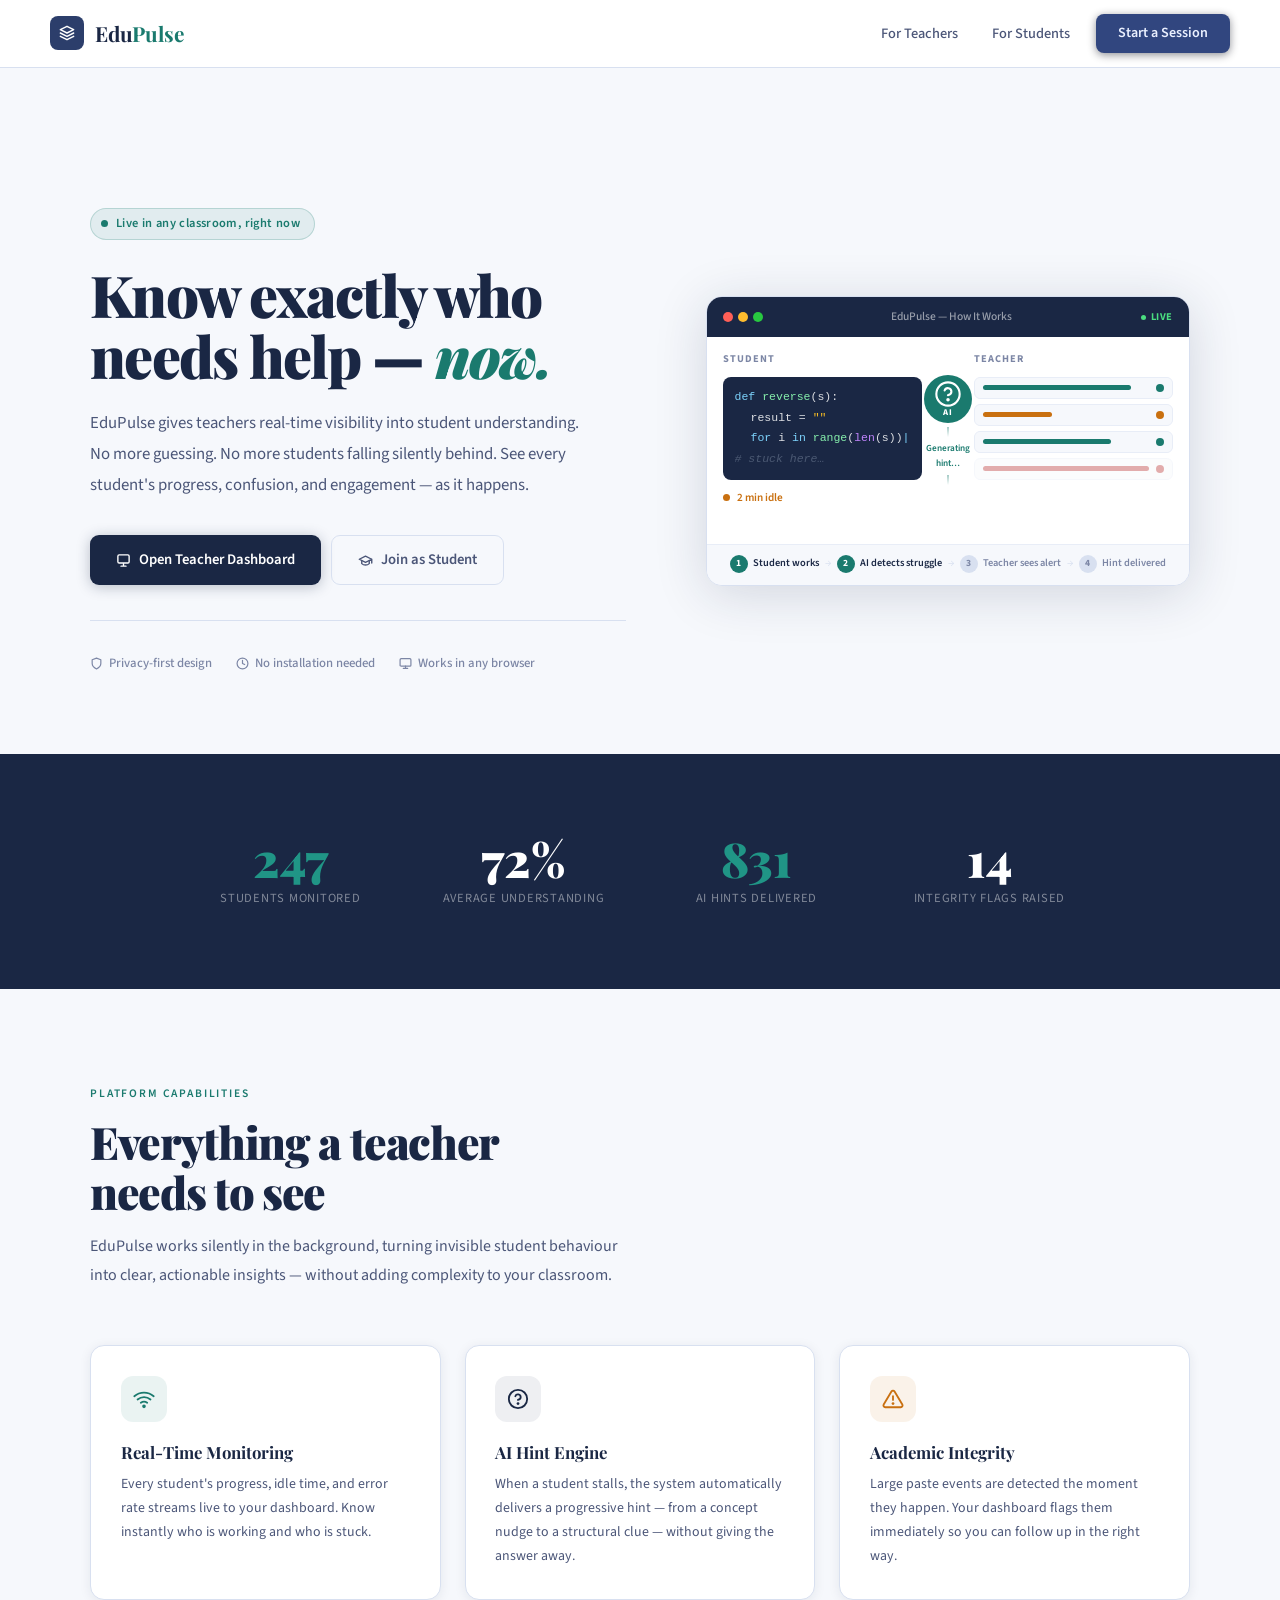
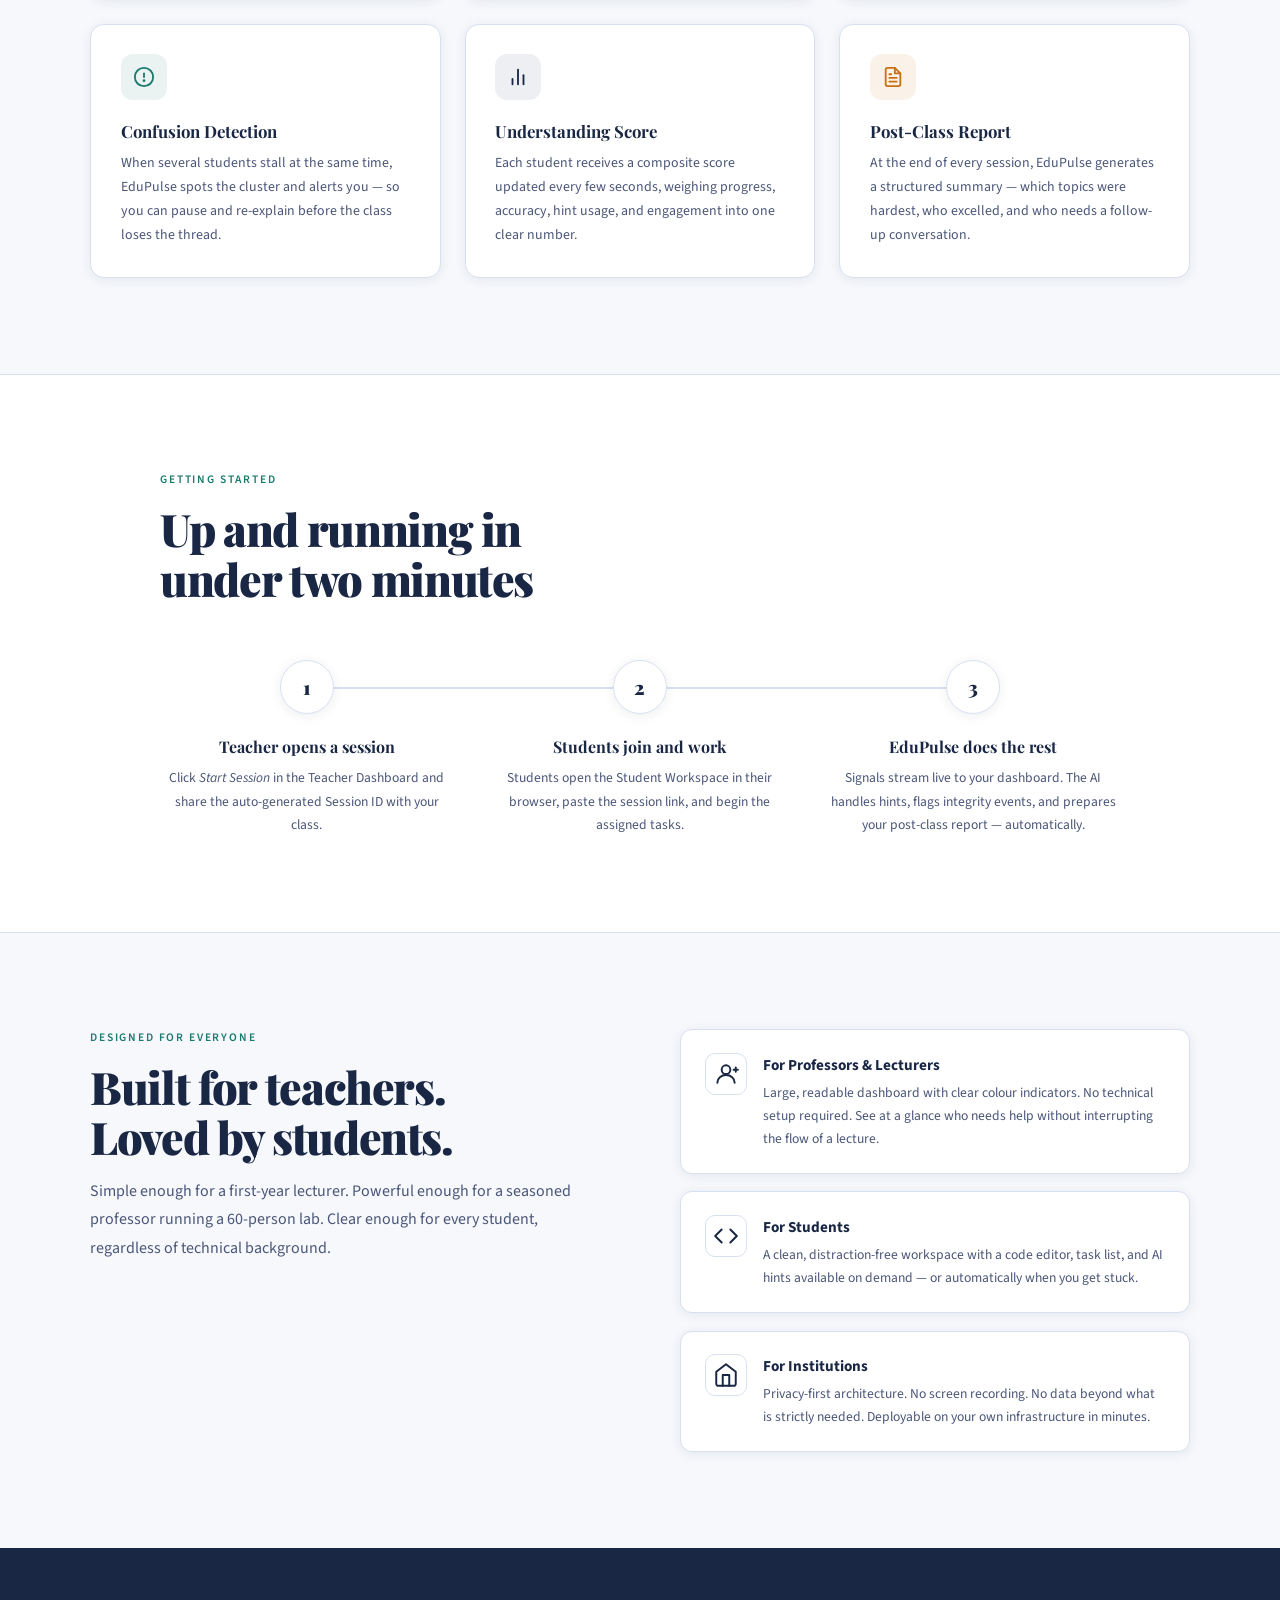
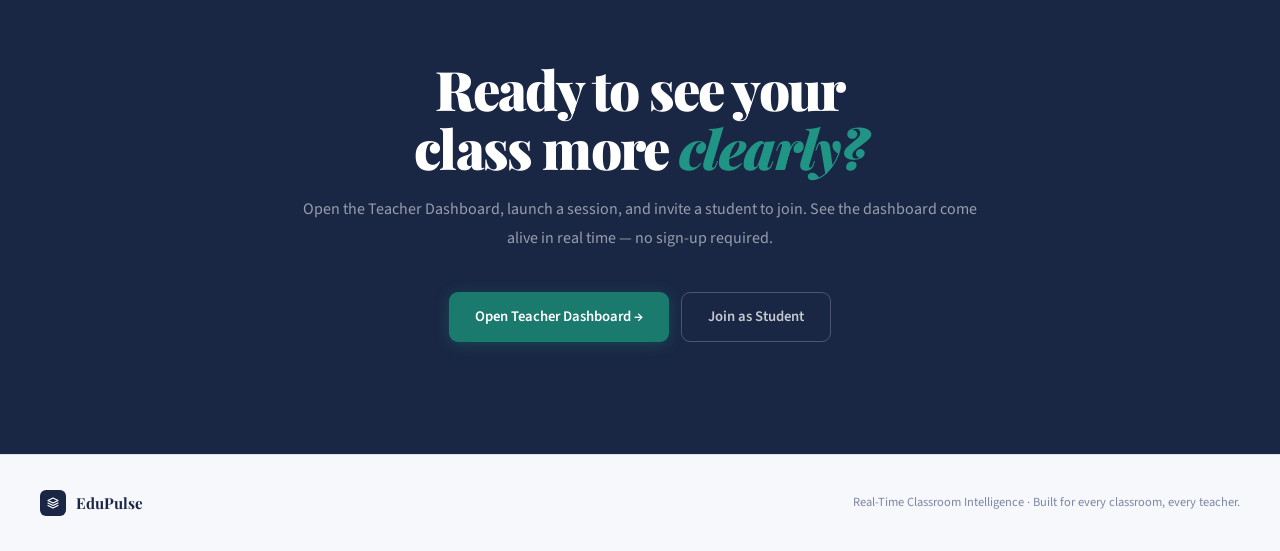
==== frontend/index.html @ 68d977ef "final: update backend and frontend" ====
<!DOCTYPE html>
<html lang="en">
<head>
<meta charset="UTF-8">
<meta name="viewport" content="width=device-width, initial-scale=1.0">
<title>EduPulse — Real-Time Classroom Intelligence</title>
<link href="https://fonts.googleapis.com/css2?family=Playfair+Display:ital,wght@0,700;0,900;1,700&family=Source+Sans+3:wght@300;400;500;600&display=swap" rel="stylesheet">
<style>
:root{
  --cream:#f6f8fc; --ivory:#ffffff; --warm:#eef2fb;
  --navy:#1a2744; --navy-mid:#2c3e6b; --navy-lt:rgba(44,62,107,.09);
  --teal:#1a7a6e; --teal-lt:#209586; --teal-pale:rgba(26,122,110,.1);
  --amber:#c97010; --amber-pale:rgba(201,112,16,.12);
  --red:#b83232; --red-pale:rgba(184,50,50,.1);
  --text:#1a1b2e; --text-mid:#4b5678; --text-dim:#7c86a5;
  --border:#d8e0f0; --border-lt:#e8edf7;
  --shadow:0 2px 12px rgba(26,39,68,.08);
  --shadow-md:0 4px 28px rgba(26,39,68,.12);
  --shadow-lg:0 8px 52px rgba(26,39,68,.16);
}
*{margin:0;padding:0;box-sizing:border-box}
html{scroll-behavior:smooth}
body{font-family:'Source Sans 3',sans-serif;background:var(--cream);color:var(--text);font-size:16px;line-height:1.6;-webkit-font-smoothing:antialiased}

/* NAV */
.nav{position:fixed;top:0;left:0;right:0;z-index:100;background:rgba(255,255,255,.95);backdrop-filter:blur(20px);border-bottom:1px solid var(--border);height:68px;display:flex;align-items:center;padding:0 2.5rem}
.nav-inner{max-width:1180px;width:100%;margin:0 auto;display:flex;align-items:center;justify-content:space-between}
.nav-logo{display:flex;align-items:center;gap:11px;text-decoration:none}
.logo-mark{width:34px;height:34px;background:#2c3e6b;border-radius:8px;display:flex;align-items:center;justify-content:center}
.logo-mark svg{display:block}
.logo-text{font-family:'Playfair Display',serif;font-size:1.3rem;font-weight:700;color:var(--navy);letter-spacing:-.01em}
.logo-text em{color:var(--teal);font-style:normal}
.nav-links{display:flex;align-items:center;gap:2px}
.nav-link{padding:7px 16px;border-radius:8px;font-size:.9rem;font-weight:500;text-decoration:none;transition:all .15s;color:var(--text-mid)}
.nav-link:hover{background:var(--ivory);color:var(--navy)}
.nav-cta{background:#31467f;color:#eaf0ff;padding:8px 22px;border-radius:8px;font-size:.88rem;font-weight:600;text-decoration:none;transition:all .18s;box-shadow:0 2px 8px rgba(2,7,20,.45);margin-left:8px}
.nav-cta:hover{background:#3d5696;transform:translateY(-1px);box-shadow:var(--shadow-md)}

/* HERO */
.hero{padding:140px 2.5rem 80px;max-width:1180px;margin:0 auto;display:grid;grid-template-columns:1.05fr .95fr;gap:5rem;align-items:center}
@media(max-width:880px){.hero{grid-template-columns:1fr;gap:3rem;padding:110px 2rem 60px}}
.hero-badge{display:inline-flex;align-items:center;gap:8px;background:rgba(26,122,110,.09);border:1px solid rgba(26,122,110,.22);border-radius:20px;padding:5px 14px 5px 10px;font-size:.78rem;font-weight:600;color:var(--teal);margin-bottom:1.5rem;letter-spacing:.03em}
.live-dot{width:7px;height:7px;border-radius:50%;background:var(--teal);animation:blink 2s infinite}
@keyframes blink{0%,100%{opacity:1}50%{opacity:.3}}
h1{font-family:'Playfair Display',serif;font-size:clamp(2.6rem,4.5vw,4rem);font-weight:900;line-height:1.06;letter-spacing:-.03em;color:var(--navy);margin-bottom:1.4rem}
h1 em{color:var(--teal);font-style:italic}
.hero-body{font-size:1.05rem;color:var(--text-mid);line-height:1.82;margin-bottom:2.2rem;max-width:500px;font-weight:400}
.hero-btns{display:flex;gap:10px;flex-wrap:wrap}
.btn{padding:12px 26px;border-radius:9px;font-family:'Source Sans 3',sans-serif;font-weight:600;font-size:.92rem;cursor:pointer;border:none;text-decoration:none;transition:all .2s;display:inline-flex;align-items:center;gap:8px}
.btn-navy{background:var(--navy);color:#fff;box-shadow:0 2px 14px rgba(26,39,68,.28)}
.btn-navy:hover{background:var(--navy-mid);transform:translateY(-2px);box-shadow:0 6px 22px rgba(26,39,68,.3)}
.btn-stroke{background:transparent;color:var(--text-mid);border:1.5px solid var(--border)}
.btn-stroke:hover{border-color:var(--navy);color:var(--navy);transform:translateY(-2px)}
.hero-trust{display:flex;gap:1.5rem;margin-top:2.2rem;padding-top:2rem;border-top:1px solid var(--border);flex-wrap:wrap}
.trust-item{display:flex;align-items:center;gap:6px;font-size:.8rem;color:var(--text-dim);font-weight:500}

/* PREVIEW CARD */
.hero-visual{position:relative;animation:riseUp .7s .15s ease both}
@keyframes riseUp{from{opacity:0;transform:translateY(28px)}to{opacity:1;transform:translateY(0)}}
.preview-card{background:var(--ivory);border:1px solid var(--border);border-radius:16px;box-shadow:var(--shadow-lg);overflow:hidden}
.pc-bar{background:var(--navy);padding:14px 18px;display:flex;align-items:center;gap:12px}
.pc-dots{display:flex;gap:6px}
.pc-dot{width:11px;height:11px;border-radius:50%}
.pc-label{font-size:.72rem;color:rgba(255,255,255,.55);font-weight:500;flex:1;text-align:center}
.pc-live{display:flex;align-items:center;gap:5px;font-size:.68rem;color:#4ade80;font-weight:700;letter-spacing:.05em}
.pc-live-dot{width:6px;height:6px;border-radius:50%;background:#4ade80;animation:blink 1.5s infinite}
.pc-body{padding:16px 18px}
.pc-metrics{display:grid;grid-template-columns:repeat(3,1fr);gap:8px;margin-bottom:14px}
.pc-metric{background:var(--cream);border:1px solid var(--border-lt);border-radius:8px;padding:10px 8px;text-align:center}
.pc-val{font-family:'Playfair Display',serif;font-size:1.45rem;font-weight:700;line-height:1}
.pc-lbl{font-size:.6rem;color:var(--text-dim);margin-top:3px;text-transform:uppercase;letter-spacing:.06em}
.pc-rows{display:flex;flex-direction:column;gap:7px}
.pc-row{display:flex;align-items:center;gap:9px;padding:8px 10px;border-radius:8px;background:var(--cream);border:1px solid var(--border-lt)}
.pc-av{width:28px;height:28px;border-radius:7px;display:flex;align-items:center;justify-content:center;font-size:.62rem;font-weight:700;flex-shrink:0}
.pc-name{font-size:.74rem;font-weight:600;color:var(--text);width:66px}
.pc-track{flex:1;height:5px;background:var(--border);border-radius:3px;overflow:hidden}
.pc-fill{height:100%;border-radius:3px;transition:width 1.5s ease}
.pc-pill{font-size:.6rem;font-weight:700;padding:2px 8px;border-radius:20px;white-space:nowrap}

/* STATS */
.stats{background:var(--navy);padding:5rem 2.5rem}
.stats-inner{max-width:900px;margin:0 auto;display:grid;grid-template-columns:repeat(4,1fr);gap:2rem;text-align:center}
@media(max-width:680px){.stats-inner{grid-template-columns:repeat(2,1fr)}}
.stat-n{font-family:'Playfair Display',serif;font-size:3rem;font-weight:900;line-height:1}
.stat-n.teal{color:var(--teal-lt)}
.stat-n.white{color:#fff}
.stat-l{font-size:.78rem;color:rgba(255,255,255,.45);margin-top:7px;letter-spacing:.06em;text-transform:uppercase}

/* FEATURES */
.features{padding:6rem 2.5rem;max-width:1180px;margin:0 auto}
.sec-tag{font-size:.72rem;font-weight:600;letter-spacing:.16em;text-transform:uppercase;color:var(--teal);margin-bottom:.9rem}
.sec-title{font-family:'Playfair Display',serif;font-size:clamp(1.9rem,3.5vw,2.9rem);font-weight:900;color:var(--navy);line-height:1.12;letter-spacing:-.03em;margin-bottom:.9rem}
.sec-sub{font-size:1rem;color:var(--text-mid);max-width:540px;line-height:1.78;margin-bottom:3.5rem;font-weight:400}
.feat-grid{display:grid;grid-template-columns:repeat(3,1fr);gap:1.5rem}
@media(max-width:860px){.feat-grid{grid-template-columns:1fr 1fr}}
@media(max-width:560px){.feat-grid{grid-template-columns:1fr}}
.feat-card{background:var(--ivory);border:1px solid var(--border);border-radius:14px;padding:1.85rem;transition:all .22s;box-shadow:var(--shadow)}
.feat-card:hover{transform:translateY(-4px);box-shadow:var(--shadow-md);border-color:rgba(26,122,110,.2)}
.feat-icon{width:46px;height:46px;border-radius:12px;display:flex;align-items:center;justify-content:center;font-size:1.35rem;margin-bottom:1.1rem}
.fi-teal{background:rgba(26,122,110,.09)}
.fi-navy{background:rgba(26,39,68,.07)}
.fi-amber{background:rgba(201,112,16,.09)}
.feat-name{font-family:'Playfair Display',serif;font-size:1.05rem;font-weight:700;color:var(--navy);margin-bottom:.45rem}
.feat-desc{font-size:.87rem;color:var(--text-mid);line-height:1.72;font-weight:400}

/* HOW */
.how{background:var(--ivory);border-top:1px solid var(--border);border-bottom:1px solid var(--border);padding:6rem 2.5rem}
.how-inner{max-width:960px;margin:0 auto}
.steps{display:grid;grid-template-columns:repeat(3,1fr);gap:2.5rem;margin-top:3.5rem;position:relative}
@media(max-width:700px){.steps{grid-template-columns:1fr;gap:1.5rem}}
.steps::before{content:'';position:absolute;top:27px;left:calc(16.7% + 12px);right:calc(16.7% + 12px);height:1.5px;background:var(--border);z-index:0}
@media(max-width:700px){.steps::before{display:none}}
.step{text-align:center;z-index:1;position:relative}
.step-ring{width:54px;height:54px;border-radius:50%;background:var(--ivory);border:1.5px solid var(--border);display:flex;align-items:center;justify-content:center;margin:0 auto 1.2rem;box-shadow:var(--shadow)}
.step-num{font-family:'Playfair Display',serif;font-size:1.2rem;font-weight:900;color:var(--navy)}
.step-name{font-family:'Playfair Display',serif;font-size:1rem;font-weight:700;color:var(--navy);margin-bottom:.45rem}
.step-desc{font-size:.85rem;color:var(--text-mid);line-height:1.72;font-weight:400}

/* FOR WHOM */
.for-whom{padding:6rem 2.5rem;max-width:1180px;margin:0 auto;display:grid;grid-template-columns:1fr 1fr;gap:5rem;align-items:start}
@media(max-width:820px){.for-whom{grid-template-columns:1fr;gap:3rem}}
.persona-stack{display:flex;flex-direction:column;gap:1.1rem}
.persona-card{background:var(--ivory);border:1px solid var(--border);border-radius:12px;padding:1.4rem 1.5rem;display:flex;gap:1rem;transition:all .2s;box-shadow:var(--shadow)}
.persona-card:hover{box-shadow:var(--shadow-md);transform:translateY(-2px)}
.p-icon{width:42px;height:42px;flex-shrink:0;display:flex;align-items:center;justify-content:center;background:var(--ivory);border:1px solid var(--border);border-radius:10px}
.p-title{font-weight:700;color:var(--navy);margin-bottom:.3rem;font-size:.95rem}
.p-desc{font-size:.85rem;color:var(--text-mid);line-height:1.68;font-weight:400}

/* CTA */
.cta{background:var(--navy);padding:7rem 2.5rem}
.cta-inner{max-width:680px;margin:0 auto;text-align:center}
.cta-title{font-family:'Playfair Display',serif;font-size:clamp(2.1rem,4.5vw,3.4rem);font-weight:900;color:#fff;line-height:1.08;letter-spacing:-.03em;margin-bottom:1.1rem}
.cta-title em{color:var(--teal-lt);font-style:italic}
.cta-sub{font-size:1rem;color:rgba(255,255,255,.55);line-height:1.78;margin-bottom:2.5rem;font-weight:400}
.cta-btns{display:flex;gap:12px;justify-content:center;flex-wrap:wrap}
.btn-teal{background:var(--teal);color:#fff;box-shadow:0 2px 14px rgba(26,122,110,.4)}
.btn-teal:hover{background:var(--teal-lt);transform:translateY(-2px);box-shadow:0 6px 22px rgba(26,122,110,.4)}
.btn-wghost{background:transparent;color:rgba(255,255,255,.75);border:1.5px solid rgba(255,255,255,.22)}
.btn-wghost:hover{border-color:rgba(255,255,255,.55);color:#fff;transform:translateY(-2px)}

footer{background:var(--cream);border-top:1px solid var(--border);padding:2.2rem 2.5rem;display:flex;align-items:center;justify-content:space-between;flex-wrap:wrap;gap:1rem}
.footer-brand{display:flex;align-items:center;gap:10px}
.footer-logo-mark{width:26px;height:26px;background:var(--navy);border-radius:6px;display:flex;align-items:center;justify-content:center}
.footer-name{font-family:'Playfair Display',serif;font-weight:700;color:var(--navy);font-size:.95rem}
.footer-text{font-size:.78rem;color:var(--text-dim)}

@keyframes fadeUp{from{opacity:0;transform:translateY(20px)}to{opacity:1;transform:translateY(0)}}
.hero-content{animation:fadeUp .5s ease both}

/* SHOWCASE */
.showcase{position:relative;background:var(--ivory);border:1px solid var(--border);border-radius:16px;box-shadow:var(--shadow-lg);overflow:hidden;min-height:340px}
.sc-card{position:absolute;inset:0;padding:1.6rem 1.75rem 3rem;opacity:0;transform:translateY(14px);transition:all .45s cubic-bezier(.4,0,.2,1);pointer-events:none}
.sc-card.sc-active{opacity:1;transform:translateY(0);pointer-events:auto}
.sc-label{font-size:.72rem;font-weight:700;letter-spacing:.1em;text-transform:uppercase;color:var(--teal);margin-bottom:1.1rem}
.sc-metric-big{font-family:'Playfair Display',serif;font-size:3.2rem;font-weight:900;line-height:1;margin-bottom:.3rem}
.sc-sub{font-size:.72rem;color:var(--text-dim);margin-bottom:1.1rem;letter-spacing:.04em}
.sc-rows{display:flex;flex-direction:column;gap:7px}
.sc-row{display:flex;align-items:center;gap:9px;padding:7px 9px;border-radius:7px;background:var(--cream);border:1px solid var(--border-lt)}
.sc-av{width:26px;height:26px;border-radius:6px;display:flex;align-items:center;justify-content:center;font-size:.6rem;font-weight:700;flex-shrink:0}
.sc-name{font-size:.73rem;font-weight:600;color:var(--text);width:60px}
.sc-track{flex:1;height:5px;background:var(--border);border-radius:3px;overflow:hidden}
.sc-fill{height:100%;border-radius:3px}
.sc-pill{font-size:.6rem;font-weight:700;padding:2px 8px;border-radius:20px;white-space:nowrap}
.sc-pill-teal{background:rgba(26,122,110,.09);color:var(--teal)}
.sc-pill-amber{background:rgba(201,112,16,.09);color:var(--amber)}
.sc-hint-box{background:var(--teal-pale);border:1px solid rgba(26,122,110,.18);border-radius:10px;padding:1rem 1.1rem;margin-bottom:.9rem}
.sc-hint-tag{font-size:.68rem;font-weight:700;color:var(--teal);text-transform:uppercase;letter-spacing:.08em;margin-bottom:.55rem}
.sc-hint-text{font-size:.84rem;color:var(--text);line-height:1.72;font-style:italic}
.sc-hint-meta{font-size:.72rem;color:var(--text-dim)}
.sc-alert-box{display:flex;gap:12px;align-items:flex-start;background:rgba(201,112,16,.07);border:1px solid rgba(201,112,16,.22);border-radius:10px;padding:1rem 1.1rem;margin-bottom:.9rem}
.sc-alert-title{font-size:.88rem;font-weight:700;color:var(--amber);margin-bottom:.2rem}
.sc-alert-sub{font-size:.75rem;color:var(--text-mid)}
.sc-stuck-grid{display:flex;flex-wrap:wrap;gap:6px}
.sc-stuck-name{font-size:.72rem;font-weight:600;background:rgba(201,112,16,.09);color:var(--amber);padding:3px 10px;border-radius:20px}
.sc-report-grid{display:grid;grid-template-columns:repeat(4,1fr);gap:8px;margin-bottom:.9rem}
.sc-rstat{background:var(--cream);border:1px solid var(--border-lt);border-radius:8px;padding:.75rem .5rem;text-align:center}
.sc-rval{font-family:'Playfair Display',serif;font-size:1.5rem;font-weight:900;color:var(--navy);line-height:1}
.sc-rlbl{font-size:.58rem;color:var(--text-dim);margin-top:3px;text-transform:uppercase;letter-spacing:.05em}
.sc-summary{font-size:.8rem;color:var(--text-mid);line-height:1.7;font-style:italic;background:var(--cream);border:1px solid var(--border-lt);border-radius:8px;padding:.75rem .9rem}
.sc-dots{position:absolute;bottom:.9rem;left:50%;transform:translateX(-50%);display:flex;gap:7px}
.sc-dot{width:7px;height:7px;border-radius:50%;background:var(--border);cursor:pointer;transition:all .2s}
.sc-dot-active{background:var(--teal);transform:scale(1.2)}

/* CONCEPT VIS */
.concept-vis{background:var(--ivory);border:1px solid var(--border);border-radius:16px;box-shadow:var(--shadow-lg);overflow:hidden;animation:riseUp .7s .15s ease both}
.cv-bar{background:var(--navy);padding:11px 16px;display:flex;align-items:center;gap:10px}
.cv-bar-dots{display:flex;gap:5px}
.cvd{width:10px;height:10px;border-radius:50%;display:block}
.cv-bar-title{flex:1;font-size:.72rem;color:rgba(255,255,255,.55);text-align:center;font-weight:500}
.cv-live{display:flex;align-items:center;gap:5px;font-size:.65rem;font-weight:700;color:#4ade80;letter-spacing:.06em}
.cv-live-dot{width:5px;height:5px;border-radius:50%;background:#4ade80;animation:blink 1.5s infinite}
.cv-body{display:grid;grid-template-columns:1fr 52px 1fr;gap:0;padding:14px 16px;align-items:start}
.cv-side{display:flex;flex-direction:column;gap:9px}
.cv-side-label{font-size:.65rem;font-weight:700;text-transform:uppercase;letter-spacing:.1em;color:var(--text-dim)}
.cv-editor{background:#1a2744;border-radius:8px;padding:10px 12px;font-family:'Courier New',monospace;font-size:.72rem;line-height:1.8;display:flex;flex-direction:column;gap:0}
.cv-editor-line{color:rgba(255,255,255,.85);white-space:nowrap;overflow:hidden}
.cv-indent{padding-left:16px}
.cv-dim{opacity:.4}
.cv-kw{color:#7dd3fc}.cv-fn{color:#86efac}.cv-str{color:#fbbf24}.cv-num{color:#c084fc}.cv-comment{color:#94a3b8;font-style:italic}
.cv-cursor{animation:blink 1s infinite;color:#7dd3fc}
.cv-signals{display:flex;flex-direction:column;gap:5px}
.cv-signal{display:flex;align-items:center;gap:7px;font-size:.7rem;font-weight:600;opacity:0;transition:opacity .5s}
.cv-signal.show{opacity:1}
.cv-signal-dot{width:7px;height:7px;border-radius:50%;flex-shrink:0}
.cv-signal-idle{color:var(--amber)}.cv-signal-idle .cv-signal-dot{background:var(--amber)}
.cv-signal-error{color:var(--red)}.cv-signal-error .cv-signal-dot{background:var(--red)}
.cv-center{display:flex;flex-direction:column;align-items:center;justify-content:center;padding-top:24px;gap:4px}
.cv-engine{width:48px;height:48px;border-radius:50%;background:var(--teal);display:flex;flex-direction:column;align-items:center;justify-content:center;gap:1px;box-shadow:0 0 0 0 rgba(26,122,110,.4);transition:box-shadow .4s}
.cv-engine.pulse{box-shadow:0 0 0 10px rgba(26,122,110,0)}
.cv-engine-label{font-size:.55rem;font-weight:800;color:#fff;letter-spacing:.08em;line-height:1}
.cv-engine-tag{font-size:.58rem;color:var(--teal);font-weight:600;text-align:center;min-height:14px;transition:opacity .3s}
.cv-flow-line{width:1.5px;height:10px;background:linear-gradient(to bottom,var(--teal),transparent);opacity:.4}
.cv-dash-preview{display:flex;flex-direction:column;gap:5px}
.cv-dash-row{display:flex;align-items:center;gap:7px;background:var(--cream);border-radius:6px;padding:6px 8px;border:1px solid var(--border-lt)}
.cv-dash-bar{height:5px;border-radius:3px;transition:width 1s ease}
.cv-dash-row-green .cv-dash-bar{background:var(--teal)}
.cv-dash-row-amber .cv-dash-bar{background:var(--amber)}
.cv-dash-row-red .cv-dash-bar{background:var(--red)}
.cv-dash-status{width:8px;height:8px;border-radius:50%;flex-shrink:0;margin-left:auto}
.cv-ds-green{background:var(--teal)}.cv-ds-amber{background:var(--amber)}.cv-ds-red{background:var(--red)}
.cv-hint-bubble{display:flex;align-items:center;gap:6px;background:rgba(26,122,110,.08);border:1px solid rgba(26,122,110,.25);border-radius:20px;padding:5px 11px;font-size:.68rem;font-weight:600;color:var(--teal);opacity:0;transition:opacity .5s;width:fit-content}
.cv-hint-bubble.show{opacity:1}
.cv-hint-icon{display:flex}
.cv-footer{display:flex;align-items:center;justify-content:center;gap:4px;padding:10px 16px 12px;border-top:1px solid var(--border-lt);background:var(--cream)}
.cv-step{display:flex;align-items:center;gap:5px;font-size:.65rem;font-weight:600;color:var(--text-dim);transition:color .4s}
.cv-step-num{width:18px;height:18px;border-radius:50%;background:var(--border);color:var(--text-dim);display:flex;align-items:center;justify-content:center;font-size:.6rem;font-weight:700;flex-shrink:0;transition:all .4s}
.cv-step.cv-step-active{color:var(--navy)}
.cv-step.cv-step-active .cv-step-num{background:var(--teal);color:#fff}
.cv-step-arrow{font-size:.65rem;color:var(--border);margin:0 2px}

.join-modal{position:fixed;inset:0;z-index:200;background:rgba(10,14,24,.66);backdrop-filter:blur(6px);display:none;align-items:center;justify-content:center;padding:1.2rem}
.join-modal.show{display:flex}
.join-card{width:100%;max-width:520px;background:var(--ivory);border:1px solid var(--border);border-radius:14px;box-shadow:var(--shadow-lg);padding:1.2rem}
.join-head{font-family:'Playfair Display',serif;font-size:1.35rem;font-weight:900;color:var(--navy);margin-bottom:.25rem}
.join-subtext{font-size:.86rem;color:var(--text-mid);margin-bottom:.9rem}
.join-label{display:block;font-size:.74rem;text-transform:uppercase;letter-spacing:.06em;color:var(--text-dim);font-weight:700;margin-bottom:6px}
.join-input{width:100%;background:var(--cream);border:1px solid var(--border);border-radius:8px;padding:10px 12px;color:var(--text);outline:none}
.join-input:focus{border-color:var(--teal)}
.join-error{display:none;color:var(--red);font-size:.79rem;margin-top:.55rem}
.join-actions{display:flex;justify-content:flex-end;gap:8px;margin-top:1rem}
</style>
</head>
<body>

<nav class="nav">
  <div class="nav-inner">
    <a href="index.html" class="nav-logo">
      <div class="logo-mark">
        <svg width="16" height="16" viewBox="0 0 24 24" fill="none" stroke="#fff" stroke-width="2.2" stroke-linecap="round" stroke-linejoin="round"><path d="M12 2L2 7l10 5 10-5-10-5z"/><path d="M2 17l10 5 10-5"/><path d="M2 12l10 5 10-5"/></svg>
      </div>
      <span class="logo-text">Edu<em>Pulse</em></span>
    </a>
    <div class="nav-links">
      <a class="nav-link" href="teacher.html">For Teachers</a>
      <a class="nav-link" href="student.html">For Students</a>
      <a class="nav-cta" href="teacher.html">Start a Session</a>
    </div>
  </div>
</nav>

<section style="padding-top:68px">
  <div class="hero">
    <div class="hero-content">
      <div class="hero-badge"><div class="live-dot"></div>Live in any classroom, right now</div>
      <h1>Know exactly who<br>needs help — <em>now.</em></h1>
      <p class="hero-body">EduPulse gives teachers real-time visibility into student understanding. No more guessing. No more students falling silently behind. See every student's progress, confusion, and engagement — as it happens.</p>
      <div class="hero-btns">
        <a href="teacher.html" class="btn btn-navy"><svg width="15" height="15" viewBox="0 0 24 24" fill="none" stroke="currentColor" stroke-width="2.2" stroke-linecap="round" stroke-linejoin="round"><rect x="3" y="3" width="18" height="13" rx="2"/><path d="M8 21h8M12 17v4"/></svg> Open Teacher Dashboard</a>
        <a href="#" onclick="openJoinModal();return false;" class="btn btn-stroke"><svg width="15" height="15" viewBox="0 0 24 24" fill="none" stroke="currentColor" stroke-width="2.2" stroke-linecap="round" stroke-linejoin="round"><path d="M22 10v6M2 10l10-5 10 5-10 5z"/><path d="M6 12v5c3 3 9 3 12 0v-5"/></svg> Join as Student</a>
      </div>
      <div class="hero-trust">
        <div class="trust-item"><svg width="13" height="13" viewBox="0 0 24 24" fill="none" stroke="currentColor" stroke-width="2.2" stroke-linecap="round" stroke-linejoin="round"><path d="M12 22s8-4 8-10V5l-8-3-8 3v7c0 6 8 10 8 10z"/></svg> Privacy-first design</div>
        <div class="trust-item"><svg width="13" height="13" viewBox="0 0 24 24" fill="none" stroke="currentColor" stroke-width="2.2" stroke-linecap="round" stroke-linejoin="round"><circle cx="12" cy="12" r="10"/><polyline points="12 6 12 12 16 14"/></svg> No installation needed</div>
        <div class="trust-item"><svg width="13" height="13" viewBox="0 0 24 24" fill="none" stroke="currentColor" stroke-width="2.2" stroke-linecap="round" stroke-linejoin="round"><rect x="2" y="3" width="20" height="14" rx="2"/><path d="M8 21h8M12 17v4"/></svg> Works in any browser</div>
      </div>
    </div>

    <div class="hero-visual">
      <div class="concept-vis">
        <!-- Header bar -->
        <div class="cv-bar">
          <div class="cv-bar-dots">
            <span class="cvd" style="background:#ff5f57"></span>
            <span class="cvd" style="background:#febc2e"></span>
            <span class="cvd" style="background:#28c840"></span>
          </div>
          <span class="cv-bar-title">EduPulse — How It Works</span>
          <div class="cv-live"><div class="cv-live-dot"></div>LIVE</div>
        </div>

        <div class="cv-body">
          <!-- Left: Student side -->
          <div class="cv-side cv-student-side">
            <div class="cv-side-label">Student</div>
            <div class="cv-editor">
              <div class="cv-editor-line"><span class="cv-kw">def</span> <span class="cv-fn">reverse</span>(s):</div>
              <div class="cv-editor-line cv-indent">result = <span class="cv-str">""</span></div>
              <div class="cv-editor-line cv-indent cv-typing" id="cvTypingLine"><span class="cv-kw">for</span> i <span class="cv-kw">in</span> <span class="cv-fn">range</span>(<span class="cv-num">len</span>(s))<span class="cv-cursor">|</span></div>
              <div class="cv-editor-line cv-dim">    <span class="cv-comment"># stuck here…</span></div>
            </div>
            <!-- Signals pulsing out -->
            <div class="cv-signals">
              <div class="cv-signal cv-signal-idle" id="sig1">
                <div class="cv-signal-dot"></div>
                <span>2 min idle</span>
              </div>
              <div class="cv-signal cv-signal-error" id="sig2">
                <div class="cv-signal-dot"></div>
                <span>3 errors</span>
              </div>
            </div>
          </div>

          <!-- Center: AI Engine -->
          <div class="cv-center">
            <div class="cv-engine" id="cvEngine">
              <svg width="28" height="28" viewBox="0 0 24 24" fill="none" stroke="#fff" stroke-width="1.8" stroke-linecap="round" stroke-linejoin="round"><circle cx="12" cy="12" r="10"/><path d="M9.09 9a3 3 0 0 1 5.83 1c0 2-3 3-3 3"/><line x1="12" y1="17" x2="12.01" y2="17" stroke-width="3"/></svg>
              <span class="cv-engine-label">AI</span>
            </div>
            <div class="cv-flow-line"></div>
            <div class="cv-engine-tag" id="cvEngineTag">Analysing…</div>
            <div class="cv-flow-line"></div>
          </div>

          <!-- Right: Teacher side -->
          <div class="cv-side cv-teacher-side">
            <div class="cv-side-label">Teacher</div>
            <div class="cv-dash-preview">
              <div class="cv-dash-row cv-dash-row-green">
                <div class="cv-dash-bar" style="width:82%"></div>
                <div class="cv-dash-status cv-ds-green"></div>
              </div>
              <div class="cv-dash-row cv-dash-row-amber">
                <div class="cv-dash-bar" style="width:38%"></div>
                <div class="cv-dash-status cv-ds-amber" id="alertDot"></div>
              </div>
              <div class="cv-dash-row cv-dash-row-green">
                <div class="cv-dash-bar" style="width:71%"></div>
                <div class="cv-dash-status cv-ds-green"></div>
              </div>
              <div class="cv-dash-row cv-dash-row-red" id="flagRow" style="opacity:.4">
                <div class="cv-dash-bar" style="width:95%"></div>
                <div class="cv-dash-status cv-ds-red"></div>
              </div>
            </div>
            <!-- Hint delivery -->
            <div class="cv-hint-bubble" id="cvHintBubble">
              <div class="cv-hint-icon">
                <svg width="11" height="11" viewBox="0 0 24 24" fill="none" stroke="#1a7a6e" stroke-width="2.5" stroke-linecap="round" stroke-linejoin="round"><circle cx="12" cy="12" r="10"/><path d="M9.09 9a3 3 0 0 1 5.83 1c0 2-3 3-3 3"/><line x1="12" y1="17" x2="12.01" y2="17" stroke-width="3"/></svg>
              </div>
              <span>Hint sent to student</span>
            </div>
          </div>
        </div>

        <!-- Bottom steps -->
        <div class="cv-footer">
          <div class="cv-step cv-step-active" id="cvsA">
            <div class="cv-step-num">1</div><span>Student works</span>
          </div>
          <div class="cv-step-arrow">→</div>
          <div class="cv-step" id="cvsB">
            <div class="cv-step-num">2</div><span>AI detects struggle</span>
          </div>
          <div class="cv-step-arrow">→</div>
          <div class="cv-step" id="cvsC">
            <div class="cv-step-num">3</div><span>Teacher sees alert</span>
          </div>
          <div class="cv-step-arrow">→</div>
          <div class="cv-step" id="cvsD">
            <div class="cv-step-num">4</div><span>Hint delivered</span>
          </div>
        </div>
      </div>
    </div>
  </div>
</section>

<section class="stats">
  <div class="stats-inner">
    <div><div class="stat-n teal" id="s1">0</div><div class="stat-l">Students monitored</div></div>
    <div><div class="stat-n white" id="s2">0%</div><div class="stat-l">Average understanding</div></div>
    <div><div class="stat-n teal" id="s3">0</div><div class="stat-l">AI hints delivered</div></div>
    <div><div class="stat-n white" id="s4">0</div><div class="stat-l">Integrity flags raised</div></div>
  </div>
</section>

<section class="features">
  <div class="sec-tag">Platform Capabilities</div>
  <h2 class="sec-title">Everything a teacher<br>needs to see</h2>
  <p class="sec-sub">EduPulse works silently in the background, turning invisible student behaviour into clear, actionable insights — without adding complexity to your classroom.</p>
  <div class="feat-grid">
    <div class="feat-card"><div class="feat-icon fi-teal"><svg width="22" height="22" viewBox="0 0 24 24" fill="none" stroke="#1a7a6e" stroke-width="2" stroke-linecap="round" stroke-linejoin="round"><path d="M5 12.55a11 11 0 0 1 14.08 0"/><path d="M1.42 9a16 16 0 0 1 21.16 0"/><path d="M8.53 16.11a6 6 0 0 1 6.95 0"/><circle cx="12" cy="20" r="1" fill="#1a7a6e"/></svg></div><div class="feat-name">Real-Time Monitoring</div><div class="feat-desc">Every student's progress, idle time, and error rate streams live to your dashboard. Know instantly who is working and who is stuck.</div></div>
    <div class="feat-card"><div class="feat-icon fi-navy"><svg width="22" height="22" viewBox="0 0 24 24" fill="none" stroke="#1a2744" stroke-width="2" stroke-linecap="round" stroke-linejoin="round"><path d="M9.09 9a3 3 0 0 1 5.83 1c0 2-3 3-3 3"/><circle cx="12" cy="12" r="10"/><line x1="12" y1="17" x2="12.01" y2="17" stroke-width="3"/></svg></div><div class="feat-name">AI Hint Engine</div><div class="feat-desc">When a student stalls, the system automatically delivers a progressive hint — from a concept nudge to a structural clue — without giving the answer away.</div></div>
    <div class="feat-card"><div class="feat-icon fi-amber"><svg width="22" height="22" viewBox="0 0 24 24" fill="none" stroke="#c97010" stroke-width="2" stroke-linecap="round" stroke-linejoin="round"><path d="M10.29 3.86L1.82 18a2 2 0 0 0 1.71 3h16.94a2 2 0 0 0 1.71-3L13.71 3.86a2 2 0 0 0-3.42 0z"/><line x1="12" y1="9" x2="12" y2="13"/><line x1="12" y1="17" x2="12.01" y2="17" stroke-width="3"/></svg></div><div class="feat-name">Academic Integrity</div><div class="feat-desc">Large paste events are detected the moment they happen. Your dashboard flags them immediately so you can follow up in the right way.</div></div>
    <div class="feat-card"><div class="feat-icon fi-teal"><svg width="22" height="22" viewBox="0 0 24 24" fill="none" stroke="#1a7a6e" stroke-width="2" stroke-linecap="round" stroke-linejoin="round"><circle cx="12" cy="12" r="10"/><line x1="12" y1="8" x2="12" y2="12"/><line x1="12" y1="16" x2="12.01" y2="16" stroke-width="3"/></svg></div><div class="feat-name">Confusion Detection</div><div class="feat-desc">When several students stall at the same time, EduPulse spots the cluster and alerts you — so you can pause and re-explain before the class loses the thread.</div></div>
    <div class="feat-card"><div class="feat-icon fi-navy"><svg width="22" height="22" viewBox="0 0 24 24" fill="none" stroke="#1a2744" stroke-width="2" stroke-linecap="round" stroke-linejoin="round"><line x1="18" y1="20" x2="18" y2="10"/><line x1="12" y1="20" x2="12" y2="4"/><line x1="6" y1="20" x2="6" y2="14"/></svg></div><div class="feat-name">Understanding Score</div><div class="feat-desc">Each student receives a composite score updated every few seconds, weighing progress, accuracy, hint usage, and engagement into one clear number.</div></div>
    <div class="feat-card"><div class="feat-icon fi-amber"><svg width="22" height="22" viewBox="0 0 24 24" fill="none" stroke="#c97010" stroke-width="2" stroke-linecap="round" stroke-linejoin="round"><path d="M14 2H6a2 2 0 0 0-2 2v16a2 2 0 0 0 2 2h12a2 2 0 0 0 2-2V8z"/><polyline points="14 2 14 8 20 8"/><line x1="16" y1="13" x2="8" y2="13"/><line x1="16" y1="17" x2="8" y2="17"/><polyline points="10 9 9 9 8 9"/></svg></div><div class="feat-name">Post-Class Report</div><div class="feat-desc">At the end of every session, EduPulse generates a structured summary — which topics were hardest, who excelled, and who needs a follow-up conversation.</div></div>
  </div>
</section>

<section class="how">
  <div class="how-inner">
    <div class="sec-tag">Getting Started</div>
    <h2 class="sec-title">Up and running in<br>under two minutes</h2>
    <div class="steps">
      <div class="step"><div class="step-ring"><div class="step-num">1</div></div><div class="step-name">Teacher opens a session</div><div class="step-desc">Click <em>Start Session</em> in the Teacher Dashboard and share the auto-generated Session ID with your class.</div></div>
      <div class="step"><div class="step-ring"><div class="step-num">2</div></div><div class="step-name">Students join and work</div><div class="step-desc">Students open the Student Workspace in their browser, paste the session link, and begin the assigned tasks.</div></div>
      <div class="step"><div class="step-ring"><div class="step-num">3</div></div><div class="step-name">EduPulse does the rest</div><div class="step-desc">Signals stream live to your dashboard. The AI handles hints, flags integrity events, and prepares your post-class report — automatically.</div></div>
    </div>
  </div>
</section>

<section class="for-whom">
  <div>
    <div class="sec-tag">Designed For Everyone</div>
    <h2 class="sec-title">Built for teachers.<br>Loved by students.</h2>
    <p class="sec-sub" style="margin-bottom:0">Simple enough for a first-year lecturer. Powerful enough for a seasoned professor running a 60-person lab. Clear enough for every student, regardless of technical background.</p>
  </div>
  <div class="persona-stack">
    <div class="persona-card"><div class="p-icon"><svg width="26" height="26" viewBox="0 0 24 24" fill="none" stroke="#1a2744" stroke-width="1.8" stroke-linecap="round" stroke-linejoin="round"><circle cx="12" cy="8" r="4"/><path d="M4 20c0-4 3.6-7 8-7s8 3 8 7"/><line x1="19" y1="8" x2="23" y2="8"/><line x1="21" y1="6" x2="21" y2="10"/></svg></div><div><div class="p-title">For Professors &amp; Lecturers</div><div class="p-desc">Large, readable dashboard with clear colour indicators. No technical setup required. See at a glance who needs help without interrupting the flow of a lecture.</div></div></div>
    <div class="persona-card"><div class="p-icon"><svg width="26" height="26" viewBox="0 0 24 24" fill="none" stroke="#1a2744" stroke-width="1.8" stroke-linecap="round" stroke-linejoin="round"><polyline points="16 18 22 12 16 6"/><polyline points="8 6 2 12 8 18"/></svg></div><div><div class="p-title">For Students</div><div class="p-desc">A clean, distraction-free workspace with a code editor, task list, and AI hints available on demand — or automatically when you get stuck.</div></div></div>
    <div class="persona-card"><div class="p-icon"><svg width="26" height="26" viewBox="0 0 24 24" fill="none" stroke="#1a2744" stroke-width="1.8" stroke-linecap="round" stroke-linejoin="round"><path d="M3 9l9-7 9 7v11a2 2 0 0 1-2 2H5a2 2 0 0 1-2-2z"/><polyline points="9 22 9 12 15 12 15 22"/></svg></div><div><div class="p-title">For Institutions</div><div class="p-desc">Privacy-first architecture. No screen recording. No data beyond what is strictly needed. Deployable on your own infrastructure in minutes.</div></div></div>
  </div>
</section>

<section class="cta">
  <div class="cta-inner">
    <h2 class="cta-title">Ready to see your<br>class more <em>clearly?</em></h2>
    <p class="cta-sub">Open the Teacher Dashboard, launch a session, and invite a student to join. See the dashboard come alive in real time — no sign-up required.</p>
    <div class="cta-btns">
      <a class="btn btn-teal" href="teacher.html">Open Teacher Dashboard →</a>
      <a class="btn btn-wghost" href="#" onclick="openJoinModal();return false;">Join as Student</a>
    </div>
  </div>
</section>

<footer>
  <div class="footer-brand">
    <div class="footer-logo-mark"><svg width="12" height="12" viewBox="0 0 24 24" fill="none" stroke="#fff" stroke-width="2.4" stroke-linecap="round" stroke-linejoin="round"><path d="M12 2L2 7l10 5 10-5-10-5z"/><path d="M2 17l10 5 10-5"/><path d="M2 12l10 5 10-5"/></svg></div>
    <span class="footer-name">EduPulse</span>
  </div>
  <div class="footer-text">Real-Time Classroom Intelligence · Built for every classroom, every teacher.</div>
</footer>

<div id="joinModal" class="join-modal" onclick="if(event.target===this)closeJoinModal()">
  <div class="join-card">
    <div class="join-head">Join as Student</div>
    <div class="join-subtext">Paste the full session link shared by your teacher.</div>
    <label class="join-label">Session Link</label>
    <input id="homeSessionLink" class="join-input" placeholder="e.g. https://.../student.html?session=a4682895" />
    <div id="homeJoinError" class="join-error">Please paste a valid session link.</div>
    <div class="join-actions">
      <button class="btn btn-stroke" type="button" onclick="closeJoinModal()">Cancel</button>
      <button class="btn btn-navy" type="button" onclick="joinFromHome()">Open Workspace</button>
    </div>
  </div>
</div>

<script>

function extractSessionId(value){
  const raw=(value||'').trim();
  if(!raw) return '';
  try{
    const u=new URL(raw);
    const sid=(u.searchParams.get('session')||'').trim();
    if(sid) return sid;
  }catch(_){}
  const m=raw.match(/[?&]session=([A-Za-z0-9_-]{4,32})/i);
  if(m) return m[1];
  return raw;
}

function openJoinModal(){
  const m=document.getElementById('joinModal');
  if(!m) return;
  m.classList.add('show');
  document.getElementById('homeJoinError').style.display='none';
  document.getElementById('homeSessionLink')?.focus();
}
function closeJoinModal(){
  document.getElementById('joinModal')?.classList.remove('show');
}
function joinFromHome(){
  const raw=document.getElementById('homeSessionLink')?.value||'';
  const sid=extractSessionId(raw);
  const err=document.getElementById('homeJoinError');
  if(!sid){
    if(err) err.style.display='block';
    return;
  }
  window.location.href=`student.html?session=${encodeURIComponent(sid)}`;
}

// Concept visualisation animation loop
(function(){
  const steps = ['cvsA','cvsB','cvsC','cvsD'];
  const tags   = ['Idle detected…','Generating hint…','Alerting teacher…','Hint delivered!'];
  let phase = 0;

  function setStep(n){
    steps.forEach((id,i)=>{
      const el=document.getElementById(id);
      if(el)el.classList.toggle('cv-step-active',i<=n);
    });
    const tag=document.getElementById('cvEngineTag');
    if(tag)tag.textContent=tags[n]||'';
  }

  function runCycle(){
    // Phase 0: student working — signals hidden
    document.getElementById('sig1')?.classList.remove('show');
    document.getElementById('sig2')?.classList.remove('show');
    document.getElementById('cvHintBubble')?.classList.remove('show');
    document.getElementById('alertDot')?.style && (document.getElementById('alertDot').style.transform='scale(1)');
    document.getElementById('flagRow') && (document.getElementById('flagRow').style.opacity='0.4');
    setStep(0);

    // Phase 1: signals appear
    setTimeout(()=>{
      document.getElementById('sig1')?.classList.add('show');
      setStep(1);
      const eng=document.getElementById('cvEngine');
      if(eng){eng.classList.add('pulse');setTimeout(()=>eng.classList.remove('pulse'),600);}
    },1800);

    setTimeout(()=>{
      document.getElementById('sig2')?.classList.add('show');
    },2400);

    // Phase 2: teacher alert
    setTimeout(()=>{
      setStep(2);
      const dot=document.getElementById('alertDot');
      if(dot){dot.style.transform='scale(1.6)';setTimeout(()=>{dot.style.transform='scale(1)';},400);}
    },3600);

    // Phase 3: hint delivered
    setTimeout(()=>{
      setStep(3);
      document.getElementById('cvHintBubble')?.classList.add('show');
    },5000);

    // Restart
    setTimeout(runCycle, 7500);
  }

  setTimeout(runCycle, 800);
})();

// existing counter animation
function animCount(id,end,suf,dur){
  const el=document.getElementById(id),t=Date.now();
  const tick=()=>{const p=Math.min((Date.now()-t)/dur,1),e=1-Math.pow(1-p,3);el.textContent=Math.round(e*end)+suf;if(p<1)requestAnimationFrame(tick);};
  tick();
}
setTimeout(()=>{animCount('s1',247,'',1500);animCount('s2',72,'%',1500);animCount('s3',831,'',1700);animCount('s4',14,'',1300);},300);
// Subtle live preview animation
let dv=72;
setInterval(()=>{dv=Math.max(60,Math.min(85,dv+(Math.random()*3-1.2)));document.getElementById('dm1').textContent=Math.round(dv)+'%';},3200);
</script>
</body>
</html>
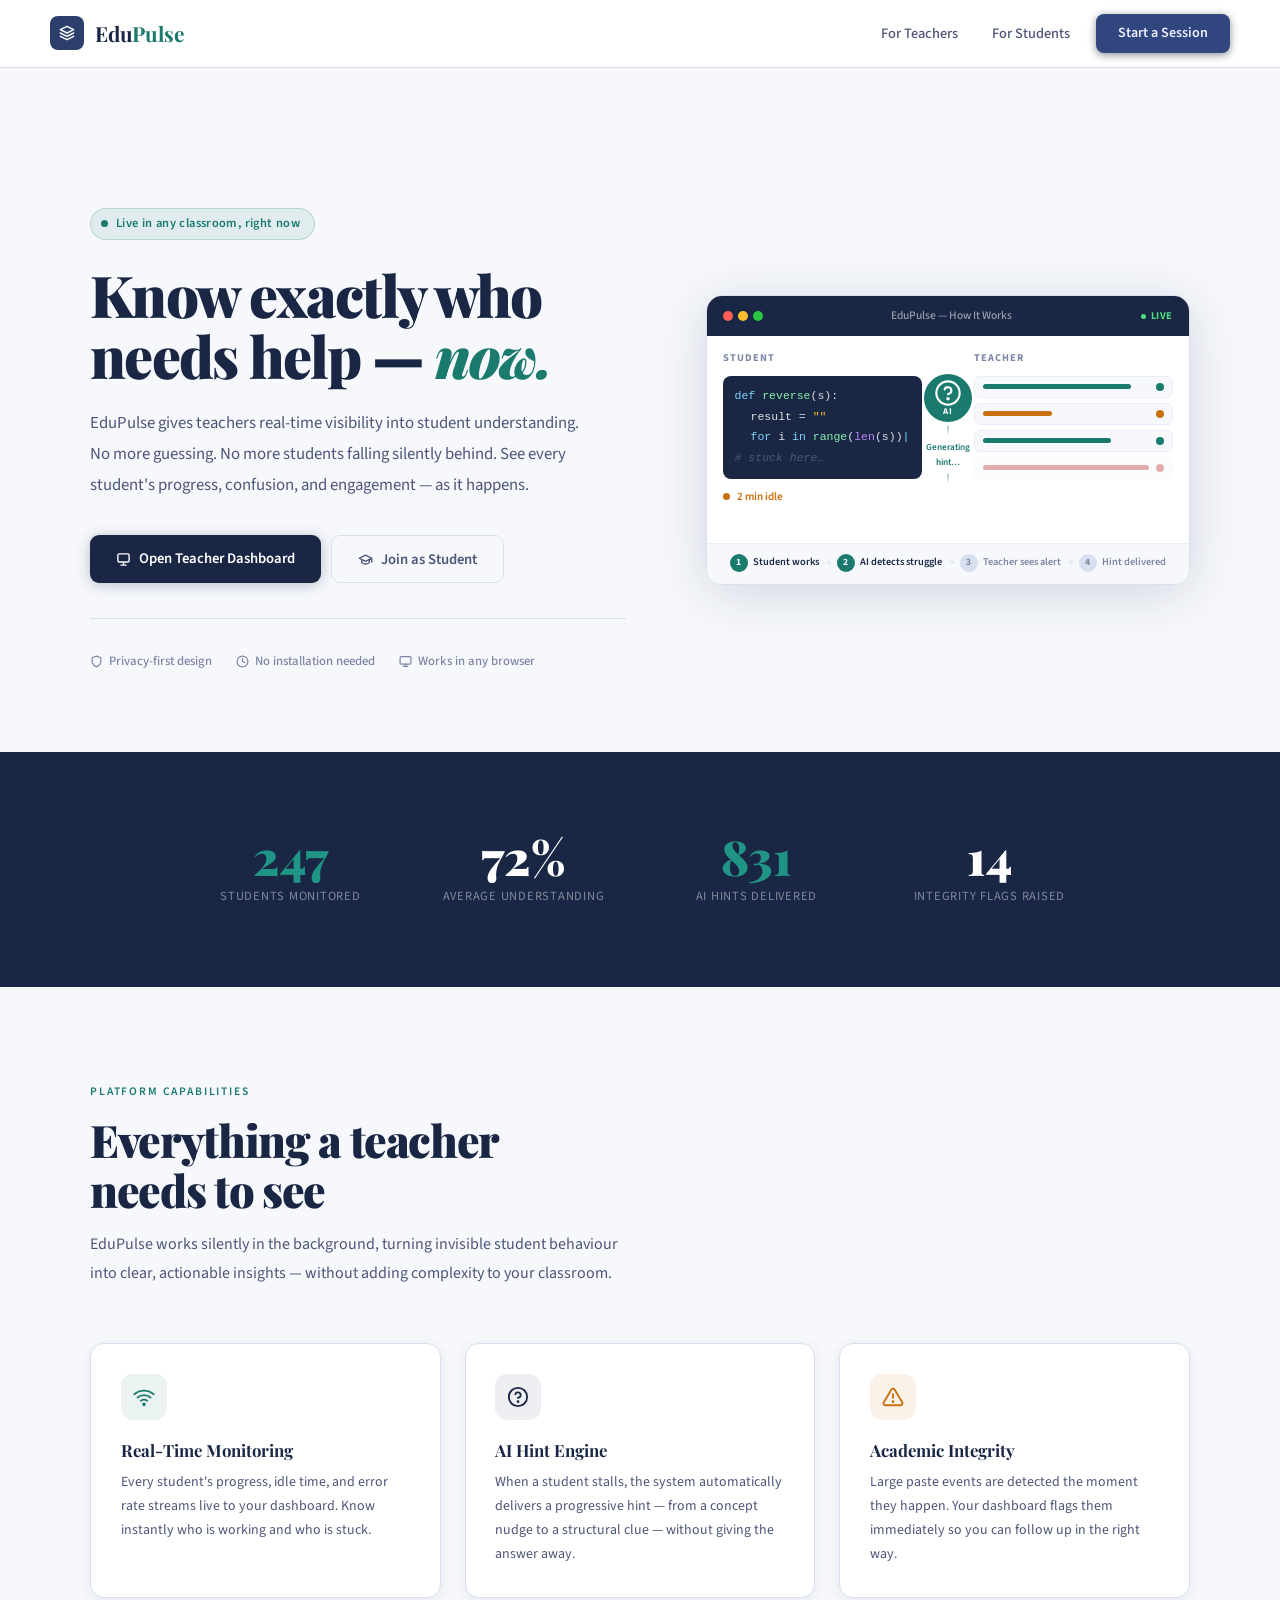
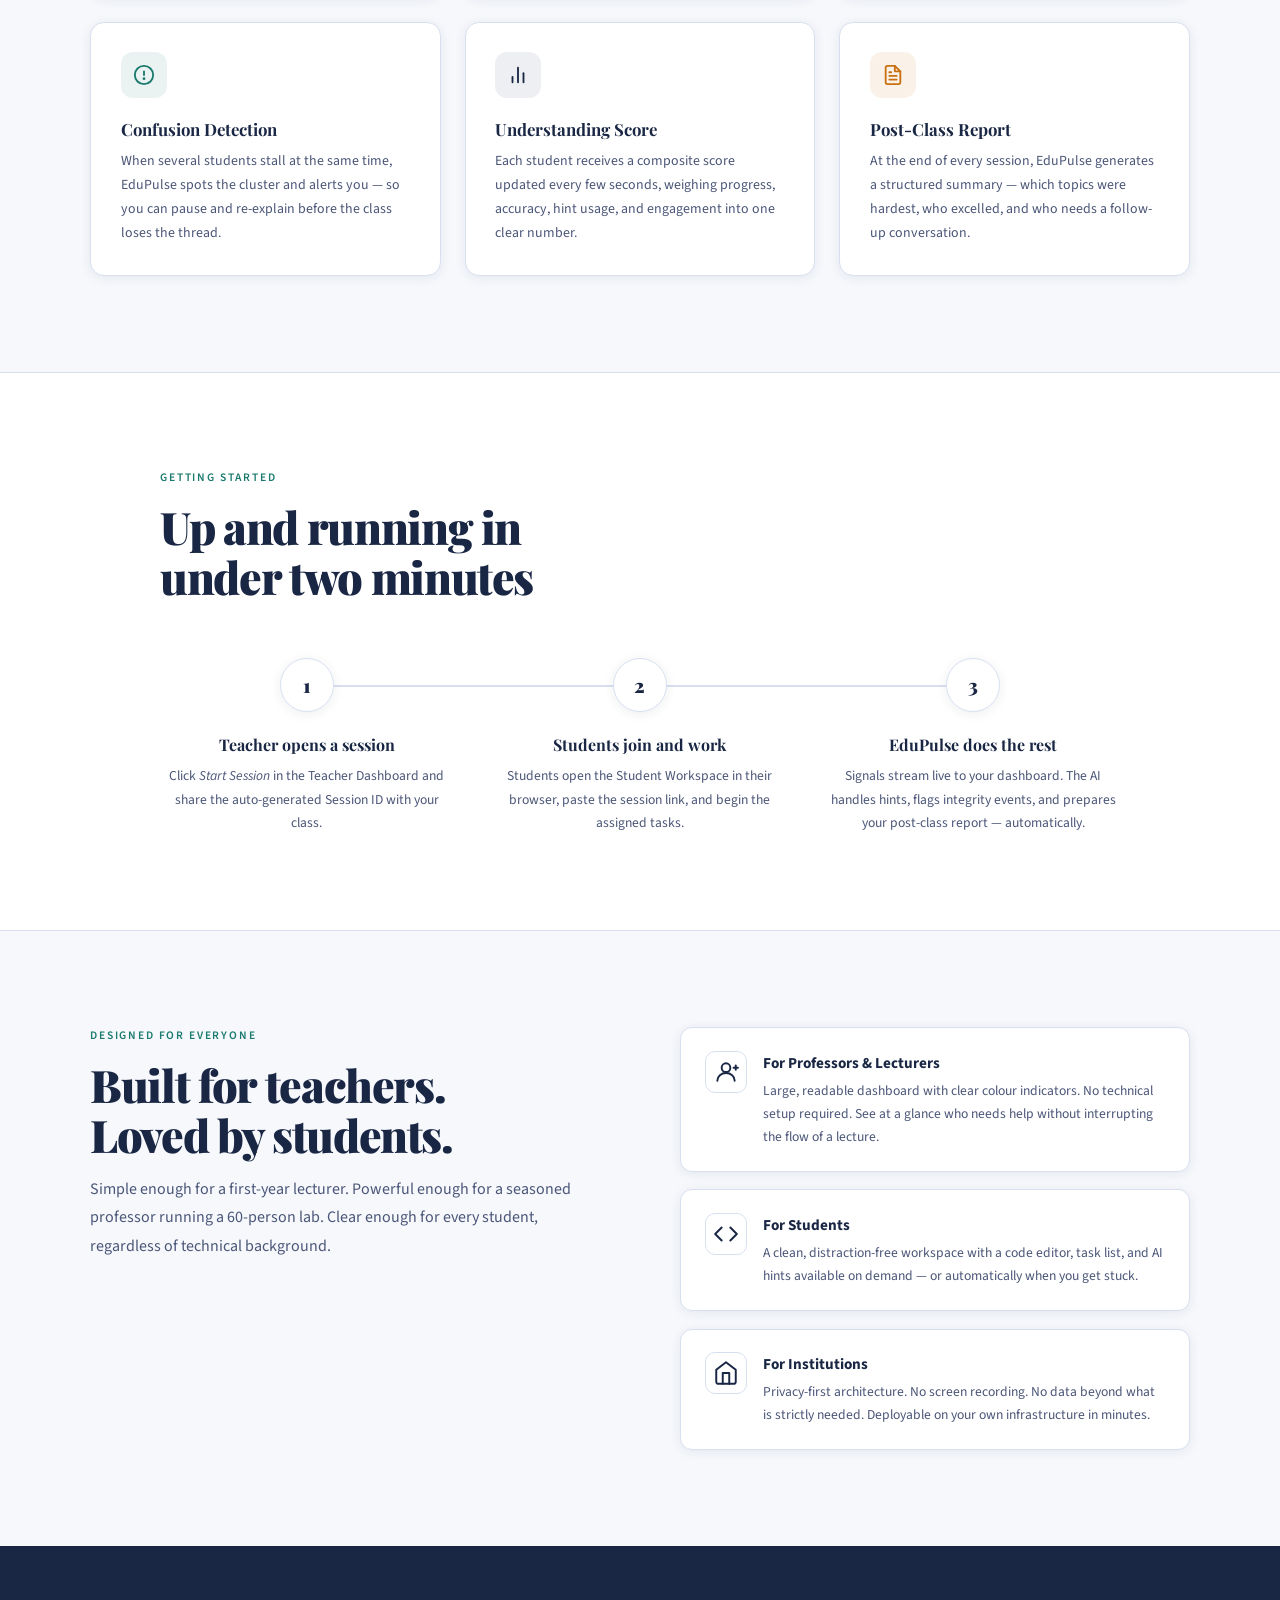
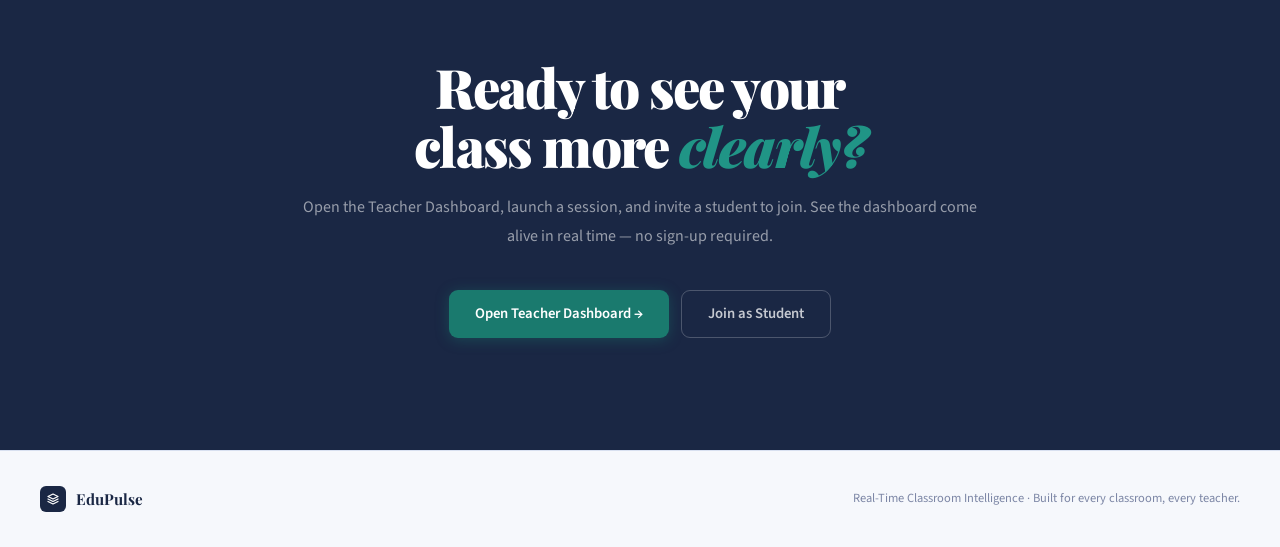
==== commit 73d22117: "Improve frontend resilience and live session UX Co-Authored-By: Devin AI <158243242+devin-ai-integra" ====
--- a/frontend/index.html
+++ b/frontend/index.html
@@ -39,6 +39,15 @@
 /* HERO */
 .hero{padding:140px 2.5rem 80px;max-width:1180px;margin:0 auto;display:grid;grid-template-columns:1.05fr .95fr;gap:5rem;align-items:center}
 @media(max-width:880px){.hero{grid-template-columns:1fr;gap:3rem;padding:110px 2rem 60px}}
+@media(max-width:480px){
+  .nav{padding:0 .75rem}
+  .logo-text{font-size:1.1rem}
+  .nav-links{gap:0}
+  .nav-link{display:none}
+  .nav-cta{margin-left:0;padding:7px 10px;font-size:.75rem}
+  .hero{padding-left:1rem;padding-right:1rem}
+}
+.hero-content,.hero-visual,.concept-vis{min-width:0}
 .hero-badge{display:inline-flex;align-items:center;gap:8px;background:rgba(26,122,110,.09);border:1px solid rgba(26,122,110,.22);border-radius:20px;padding:5px 14px 5px 10px;font-size:.78rem;font-weight:600;color:var(--teal);margin-bottom:1.5rem;letter-spacing:.03em}
 .live-dot{width:7px;height:7px;border-radius:50%;background:var(--teal);animation:blink 2s infinite}
 @keyframes blink{0%,100%{opacity:1}50%{opacity:.3}}
@@ -266,7 +275,7 @@
       <p class="hero-body">EduPulse gives teachers real-time visibility into student understanding. No more guessing. No more students falling silently behind. See every student's progress, confusion, and engagement — as it happens.</p>
       <div class="hero-btns">
         <a href="teacher.html" class="btn btn-navy"><svg width="15" height="15" viewBox="0 0 24 24" fill="none" stroke="currentColor" stroke-width="2.2" stroke-linecap="round" stroke-linejoin="round"><rect x="3" y="3" width="18" height="13" rx="2"/><path d="M8 21h8M12 17v4"/></svg> Open Teacher Dashboard</a>
-        <a href="#" onclick="openJoinModal();return false;" class="btn btn-stroke"><svg width="15" height="15" viewBox="0 0 24 24" fill="none" stroke="currentColor" stroke-width="2.2" stroke-linecap="round" stroke-linejoin="round"><path d="M22 10v6M2 10l10-5 10 5-10 5z"/><path d="M6 12v5c3 3 9 3 12 0v-5"/></svg> Join as Student</a>
+        <button type="button" onclick="openJoinModal()" class="btn btn-stroke"><svg width="15" height="15" viewBox="0 0 24 24" fill="none" stroke="currentColor" stroke-width="2.2" stroke-linecap="round" stroke-linejoin="round"><path d="M22 10v6M2 10l10-5 10 5-10 5z"/><path d="M6 12v5c3 3 9 3 12 0v-5"/></svg> Join as Student</button>
       </div>
       <div class="hero-trust">
         <div class="trust-item"><svg width="13" height="13" viewBox="0 0 24 24" fill="none" stroke="currentColor" stroke-width="2.2" stroke-linecap="round" stroke-linejoin="round"><path d="M12 22s8-4 8-10V5l-8-3-8 3v7c0 6 8 10 8 10z"/></svg> Privacy-first design</div>
@@ -430,7 +439,7 @@
     <p class="cta-sub">Open the Teacher Dashboard, launch a session, and invite a student to join. See the dashboard come alive in real time — no sign-up required.</p>
     <div class="cta-btns">
       <a class="btn btn-teal" href="teacher.html">Open Teacher Dashboard →</a>
-      <a class="btn btn-wghost" href="#" onclick="openJoinModal();return false;">Join as Student</a>
+      <button type="button" class="btn btn-wghost" onclick="openJoinModal()">Join as Student</button>
     </div>
   </div>
 </section>
@@ -444,12 +453,12 @@
 </footer>
 
 <div id="joinModal" class="join-modal" onclick="if(event.target===this)closeJoinModal()">
-  <div class="join-card">
-    <div class="join-head">Join as Student</div>
+  <div class="join-card" role="dialog" aria-modal="true" aria-labelledby="joinHead">
+    <div class="join-head" id="joinHead">Join as Student</div>
     <div class="join-subtext">Paste the full session link shared by your teacher.</div>
-    <label class="join-label">Session Link</label>
+    <label class="join-label" for="homeSessionLink">Session Link</label>
     <input id="homeSessionLink" class="join-input" placeholder="e.g. https://.../student.html?session=a4682895" />
-    <div id="homeJoinError" class="join-error">Please paste a valid session link.</div>
+    <div id="homeJoinError" class="join-error" role="alert">Please paste a valid session link.</div>
     <div class="join-actions">
       <button class="btn btn-stroke" type="button" onclick="closeJoinModal()">Cancel</button>
       <button class="btn btn-navy" type="button" onclick="joinFromHome()">Open Workspace</button>
@@ -477,11 +486,13 @@
   if(!m) return;
   m.classList.add('show');
   document.getElementById('homeJoinError').style.display='none';
+  document.getElementById('homeJoinError').textContent='Please paste a valid session link.';
   document.getElementById('homeSessionLink')?.focus();
 }
 function closeJoinModal(){
   document.getElementById('joinModal')?.classList.remove('show');
 }
+document.addEventListener('keydown', e=>{ if(e.key==='Escape') closeJoinModal(); if(e.key==='Enter' && e.target.id==='homeSessionLink') joinFromHome(); });
 function joinFromHome(){
   const raw=document.getElementById('homeSessionLink')?.value||'';
   const sid=extractSessionId(raw);
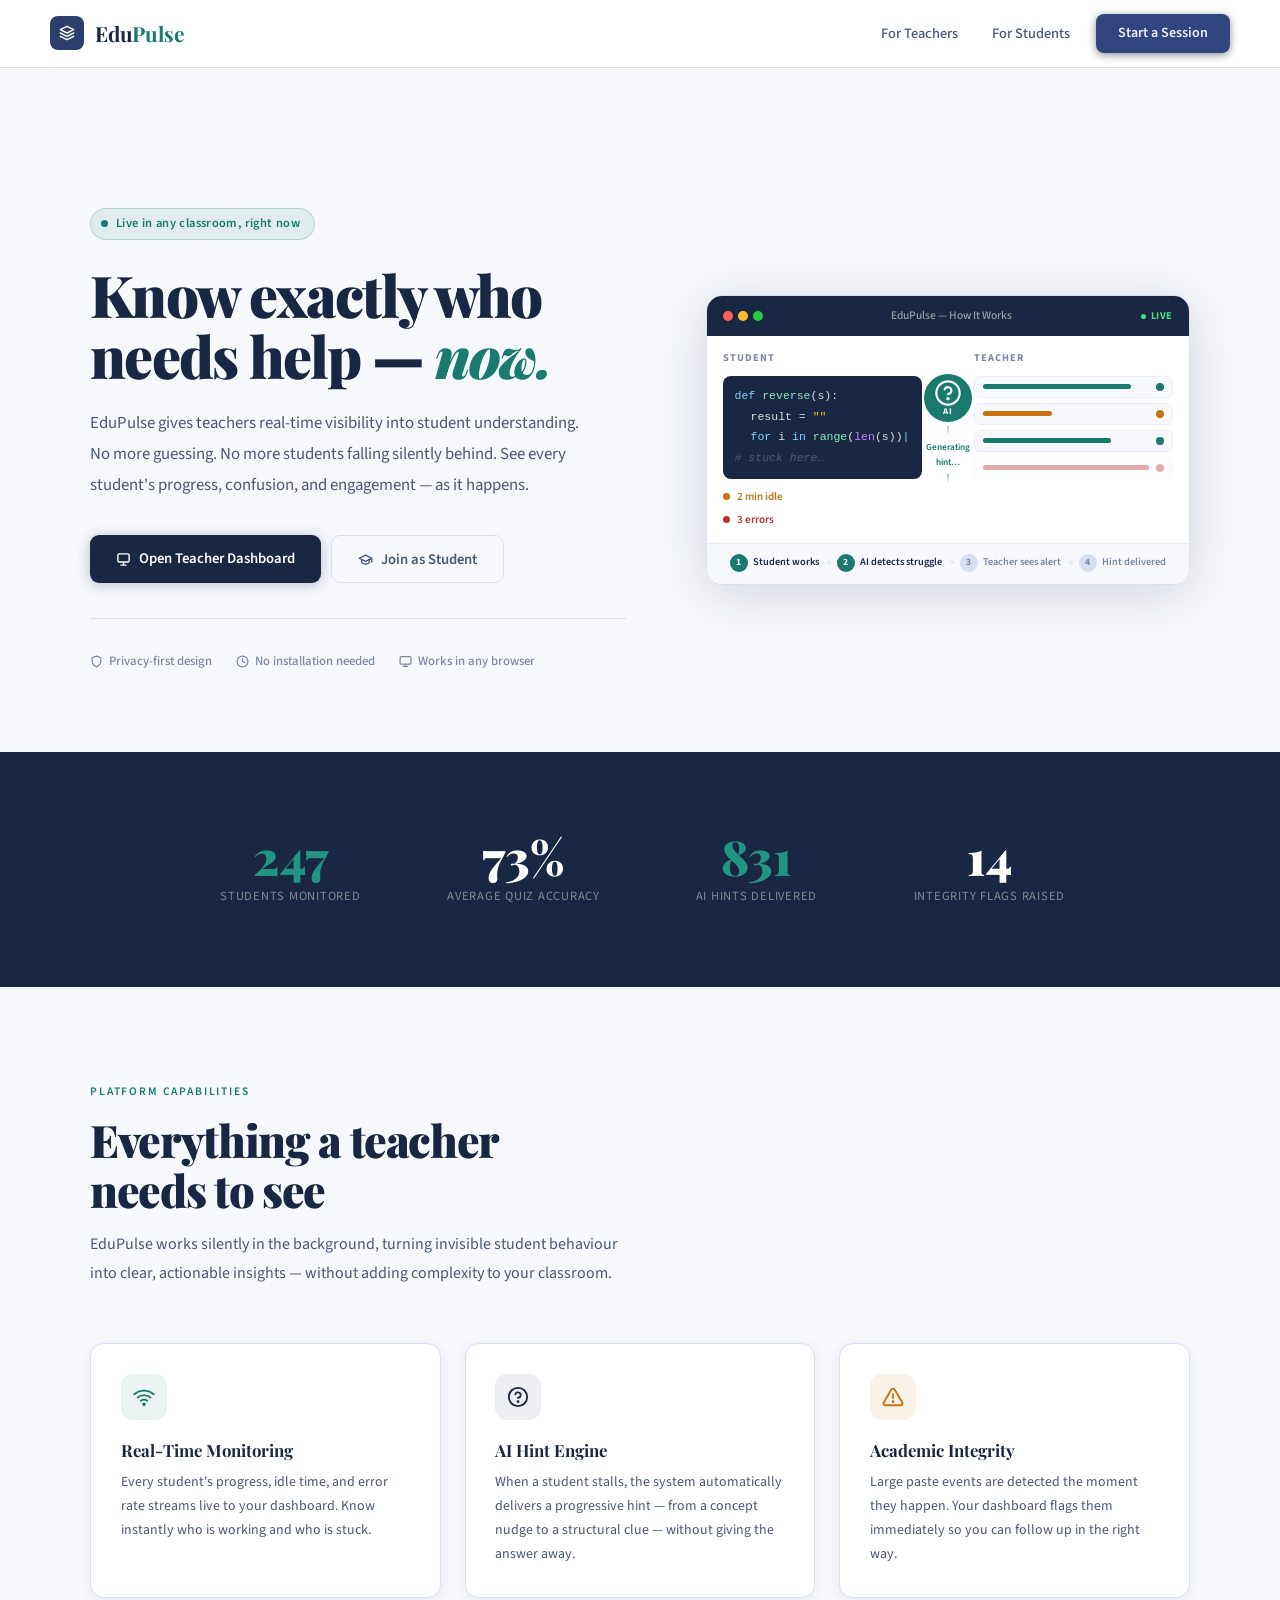
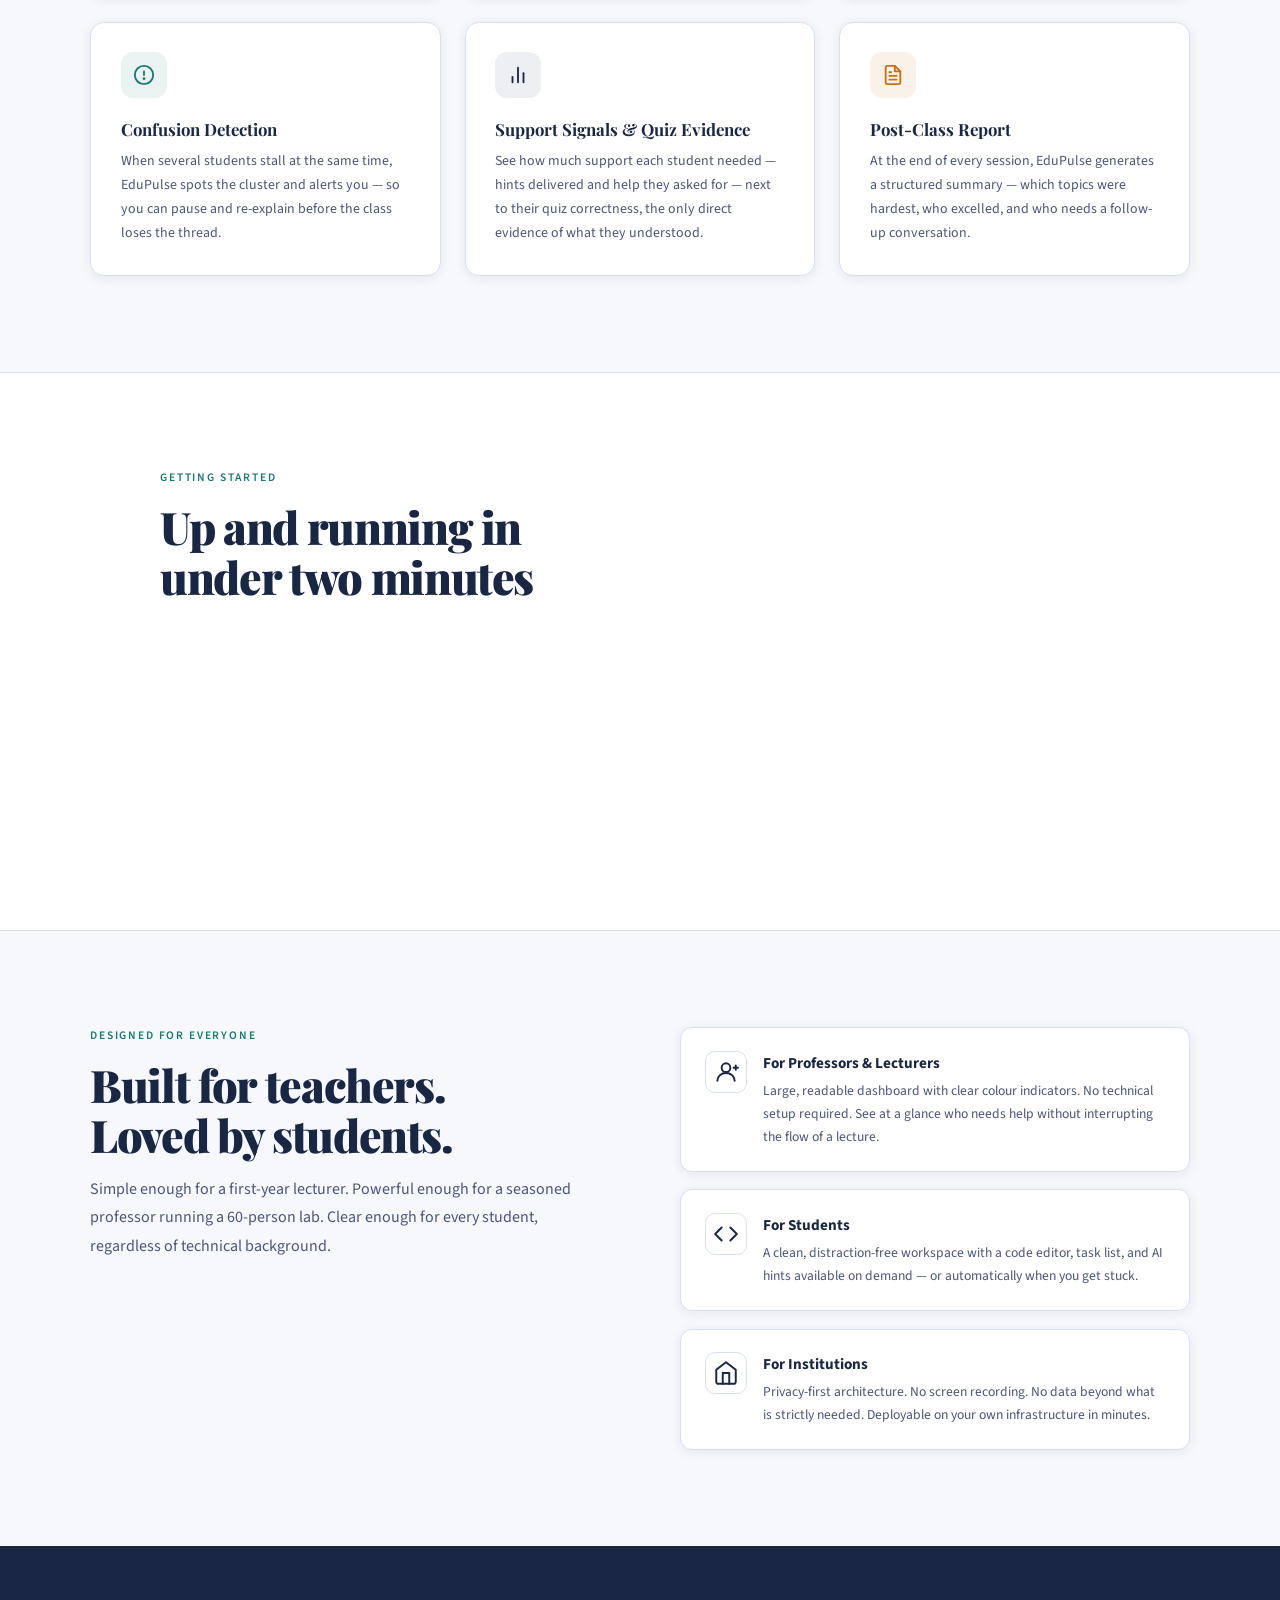
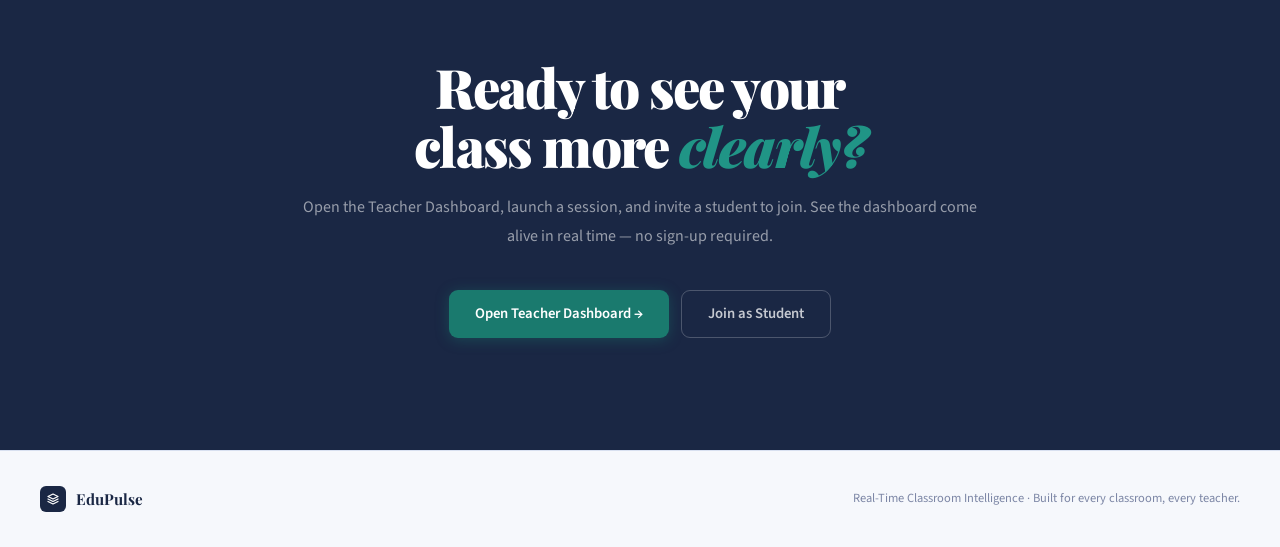
==== commit 011fb9c2: "Replace the hint-derived understanding score with support signals and quiz evidence Co-Authored-By: " ====
--- a/frontend/index.html
+++ b/frontend/index.html
@@ -388,7 +388,7 @@
 <section class="stats">
   <div class="stats-inner">
     <div><div class="stat-n teal" id="s1">0</div><div class="stat-l">Students monitored</div></div>
-    <div><div class="stat-n white" id="s2">0%</div><div class="stat-l">Average understanding</div></div>
+    <div><div class="stat-n white" id="s2">0%</div><div class="stat-l">Average quiz accuracy</div></div>
     <div><div class="stat-n teal" id="s3">0</div><div class="stat-l">AI hints delivered</div></div>
     <div><div class="stat-n white" id="s4">0</div><div class="stat-l">Integrity flags raised</div></div>
   </div>
@@ -403,7 +403,7 @@
     <div class="feat-card"><div class="feat-icon fi-navy"><svg width="22" height="22" viewBox="0 0 24 24" fill="none" stroke="#1a2744" stroke-width="2" stroke-linecap="round" stroke-linejoin="round"><path d="M9.09 9a3 3 0 0 1 5.83 1c0 2-3 3-3 3"/><circle cx="12" cy="12" r="10"/><line x1="12" y1="17" x2="12.01" y2="17" stroke-width="3"/></svg></div><div class="feat-name">AI Hint Engine</div><div class="feat-desc">When a student stalls, the system automatically delivers a progressive hint — from a concept nudge to a structural clue — without giving the answer away.</div></div>
     <div class="feat-card"><div class="feat-icon fi-amber"><svg width="22" height="22" viewBox="0 0 24 24" fill="none" stroke="#c97010" stroke-width="2" stroke-linecap="round" stroke-linejoin="round"><path d="M10.29 3.86L1.82 18a2 2 0 0 0 1.71 3h16.94a2 2 0 0 0 1.71-3L13.71 3.86a2 2 0 0 0-3.42 0z"/><line x1="12" y1="9" x2="12" y2="13"/><line x1="12" y1="17" x2="12.01" y2="17" stroke-width="3"/></svg></div><div class="feat-name">Academic Integrity</div><div class="feat-desc">Large paste events are detected the moment they happen. Your dashboard flags them immediately so you can follow up in the right way.</div></div>
     <div class="feat-card"><div class="feat-icon fi-teal"><svg width="22" height="22" viewBox="0 0 24 24" fill="none" stroke="#1a7a6e" stroke-width="2" stroke-linecap="round" stroke-linejoin="round"><circle cx="12" cy="12" r="10"/><line x1="12" y1="8" x2="12" y2="12"/><line x1="12" y1="16" x2="12.01" y2="16" stroke-width="3"/></svg></div><div class="feat-name">Confusion Detection</div><div class="feat-desc">When several students stall at the same time, EduPulse spots the cluster and alerts you — so you can pause and re-explain before the class loses the thread.</div></div>
-    <div class="feat-card"><div class="feat-icon fi-navy"><svg width="22" height="22" viewBox="0 0 24 24" fill="none" stroke="#1a2744" stroke-width="2" stroke-linecap="round" stroke-linejoin="round"><line x1="18" y1="20" x2="18" y2="10"/><line x1="12" y1="20" x2="12" y2="4"/><line x1="6" y1="20" x2="6" y2="14"/></svg></div><div class="feat-name">Understanding Score</div><div class="feat-desc">Each student receives a composite score updated every few seconds, weighing progress, accuracy, hint usage, and engagement into one clear number.</div></div>
+    <div class="feat-card"><div class="feat-icon fi-navy"><svg width="22" height="22" viewBox="0 0 24 24" fill="none" stroke="#1a2744" stroke-width="2" stroke-linecap="round" stroke-linejoin="round"><line x1="18" y1="20" x2="18" y2="10"/><line x1="12" y1="20" x2="12" y2="4"/><line x1="6" y1="20" x2="6" y2="14"/></svg></div><div class="feat-name">Support Signals &amp; Quiz Evidence</div><div class="feat-desc">See how much support each student needed — hints delivered and help they asked for — next to their quiz correctness, the only direct evidence of what they understood.</div></div>
     <div class="feat-card"><div class="feat-icon fi-amber"><svg width="22" height="22" viewBox="0 0 24 24" fill="none" stroke="#c97010" stroke-width="2" stroke-linecap="round" stroke-linejoin="round"><path d="M14 2H6a2 2 0 0 0-2 2v16a2 2 0 0 0 2 2h12a2 2 0 0 0 2-2V8z"/><polyline points="14 2 14 8 20 8"/><line x1="16" y1="13" x2="8" y2="13"/><line x1="16" y1="17" x2="8" y2="17"/><polyline points="10 9 9 9 8 9"/></svg></div><div class="feat-name">Post-Class Report</div><div class="feat-desc">At the end of every session, EduPulse generates a structured summary — which topics were hardest, who excelled, and who needs a follow-up conversation.</div></div>
   </div>
 </section>
@@ -562,14 +562,21 @@
 
 // existing counter animation
 function animCount(id,end,suf,dur){
-  const el=document.getElementById(id),t=Date.now();
+  const el=document.getElementById(id);
+  if(!el)return;
+  const t=Date.now();
   const tick=()=>{const p=Math.min((Date.now()-t)/dur,1),e=1-Math.pow(1-p,3);el.textContent=Math.round(e*end)+suf;if(p<1)requestAnimationFrame(tick);};
   tick();
 }
 setTimeout(()=>{animCount('s1',247,'',1500);animCount('s2',72,'%',1500);animCount('s3',831,'',1700);animCount('s4',14,'',1300);},300);
-// Subtle live preview animation
+// Subtle live preview animation on the average-understanding stat
 let dv=72;
-setInterval(()=>{dv=Math.max(60,Math.min(85,dv+(Math.random()*3-1.2)));document.getElementById('dm1').textContent=Math.round(dv)+'%';},3200);
+setInterval(()=>{
+  const el=document.getElementById('s2');
+  if(!el)return;
+  dv=Math.max(60,Math.min(85,dv+(Math.random()*3-1.2)));
+  el.textContent=Math.round(dv)+'%';
+},3200);
 </script>
 </body>
 </html>
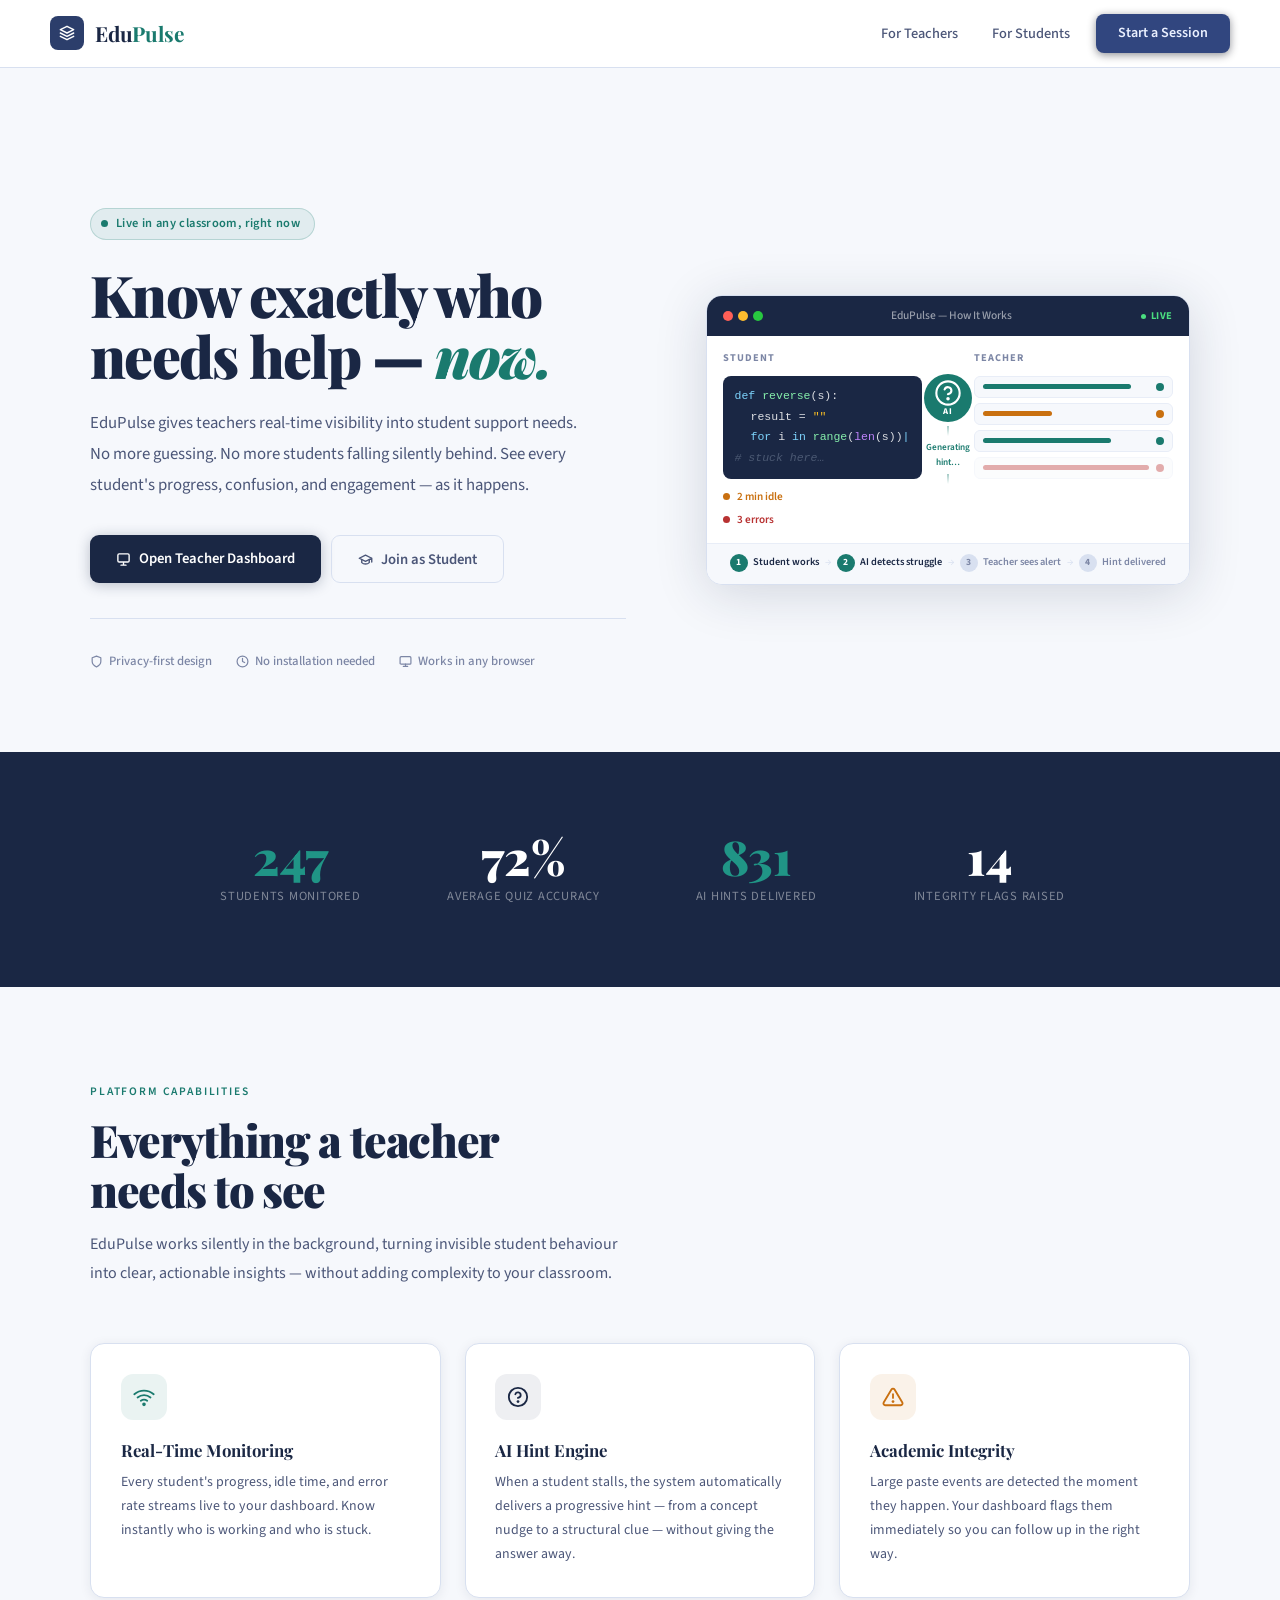
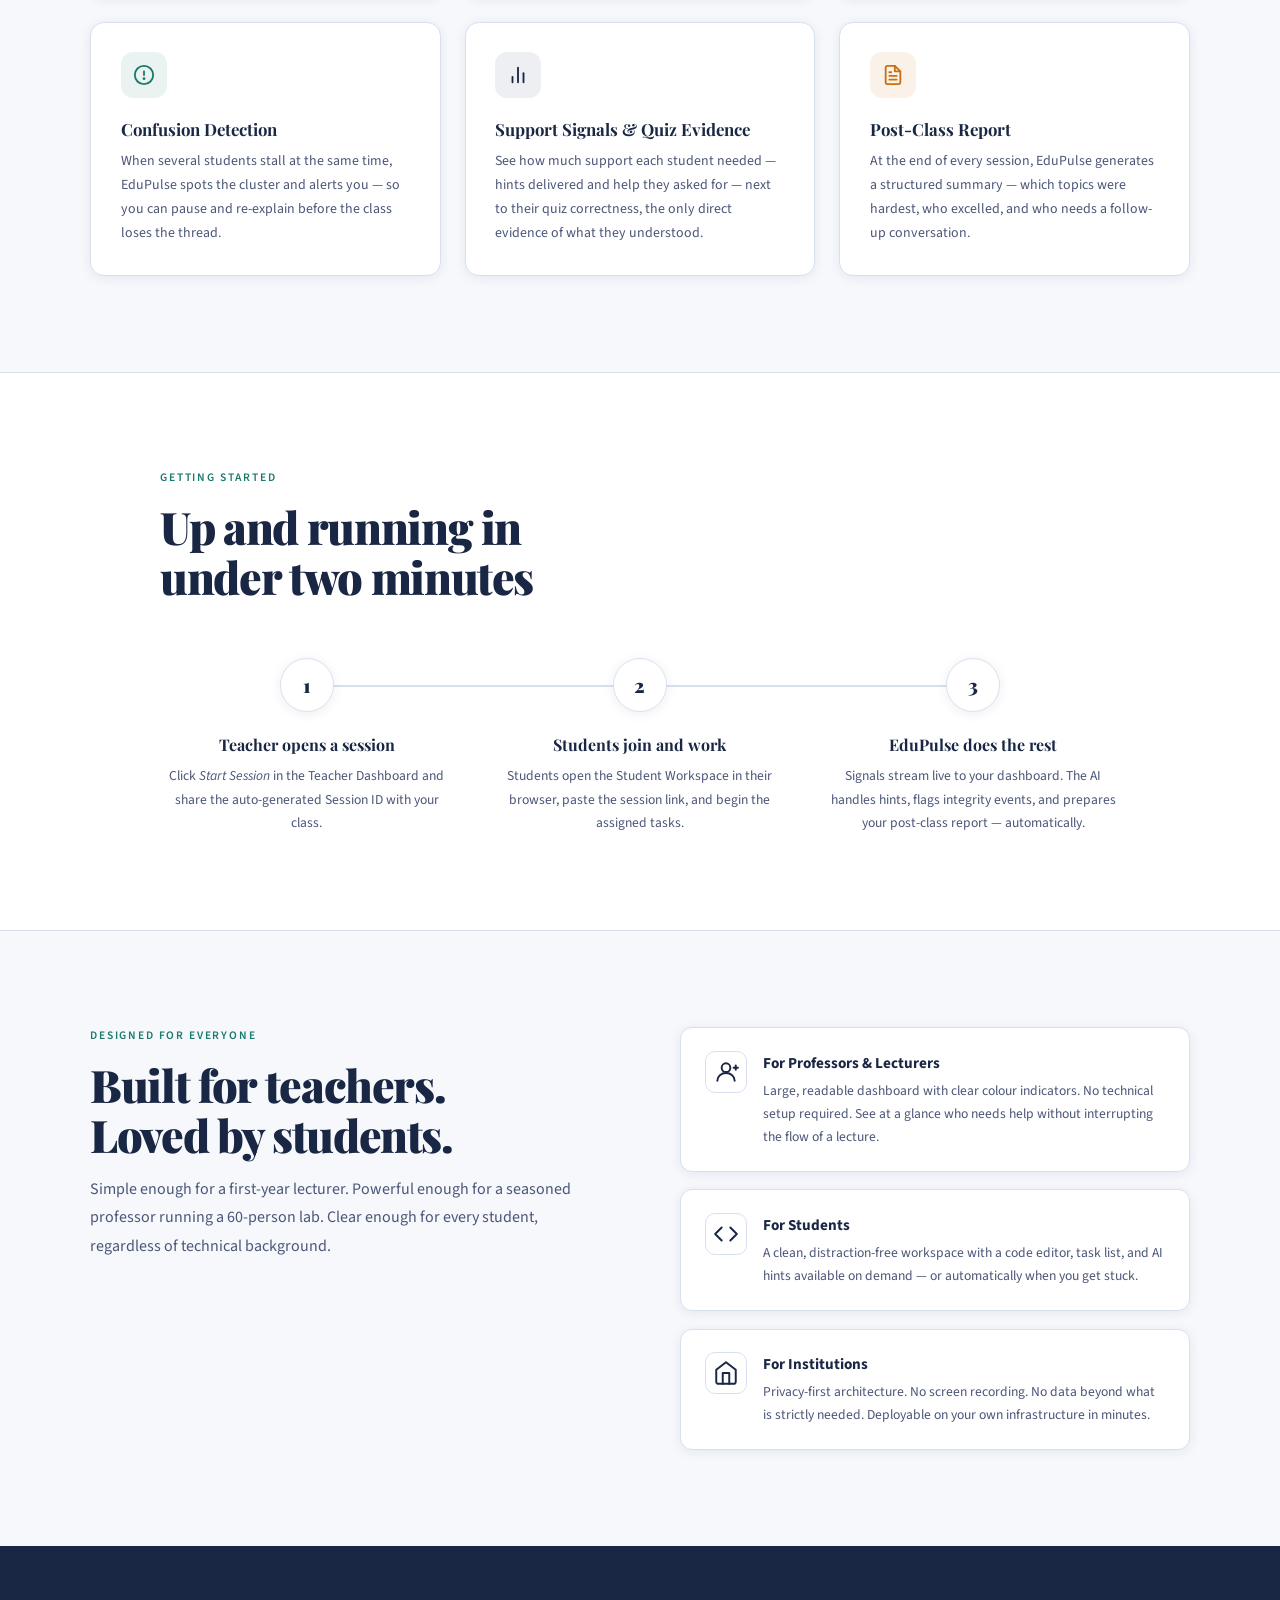
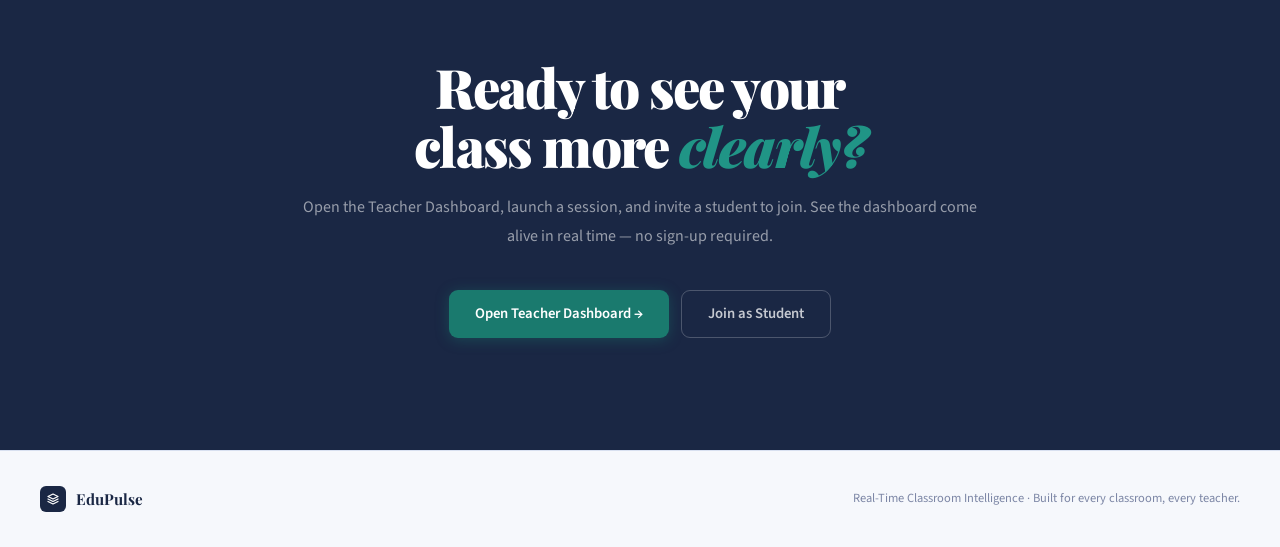
==== commit 4ae365fa: "Use student IDs for identity and quiz evidence Co-Authored-By: Devin AI <158243242+devin-ai-integrat" ====
--- a/frontend/index.html
+++ b/frontend/index.html
@@ -272,7 +272,7 @@
     <div class="hero-content">
       <div class="hero-badge"><div class="live-dot"></div>Live in any classroom, right now</div>
       <h1>Know exactly who<br>needs help — <em>now.</em></h1>
-      <p class="hero-body">EduPulse gives teachers real-time visibility into student understanding. No more guessing. No more students falling silently behind. See every student's progress, confusion, and engagement — as it happens.</p>
+      <p class="hero-body">EduPulse gives teachers real-time visibility into student support needs. No more guessing. No more students falling silently behind. See every student's progress, confusion, and engagement — as it happens.</p>
       <div class="hero-btns">
         <a href="teacher.html" class="btn btn-navy"><svg width="15" height="15" viewBox="0 0 24 24" fill="none" stroke="currentColor" stroke-width="2.2" stroke-linecap="round" stroke-linejoin="round"><rect x="3" y="3" width="18" height="13" rx="2"/><path d="M8 21h8M12 17v4"/></svg> Open Teacher Dashboard</a>
         <button type="button" onclick="openJoinModal()" class="btn btn-stroke"><svg width="15" height="15" viewBox="0 0 24 24" fill="none" stroke="currentColor" stroke-width="2.2" stroke-linecap="round" stroke-linejoin="round"><path d="M22 10v6M2 10l10-5 10 5-10 5z"/><path d="M6 12v5c3 3 9 3 12 0v-5"/></svg> Join as Student</button>
@@ -569,7 +569,7 @@
   tick();
 }
 setTimeout(()=>{animCount('s1',247,'',1500);animCount('s2',72,'%',1500);animCount('s3',831,'',1700);animCount('s4',14,'',1300);},300);
-// Subtle live preview animation on the average-understanding stat
+// Subtle live preview animation on the average quiz-correctness stat
 let dv=72;
 setInterval(()=>{
   const el=document.getElementById('s2');
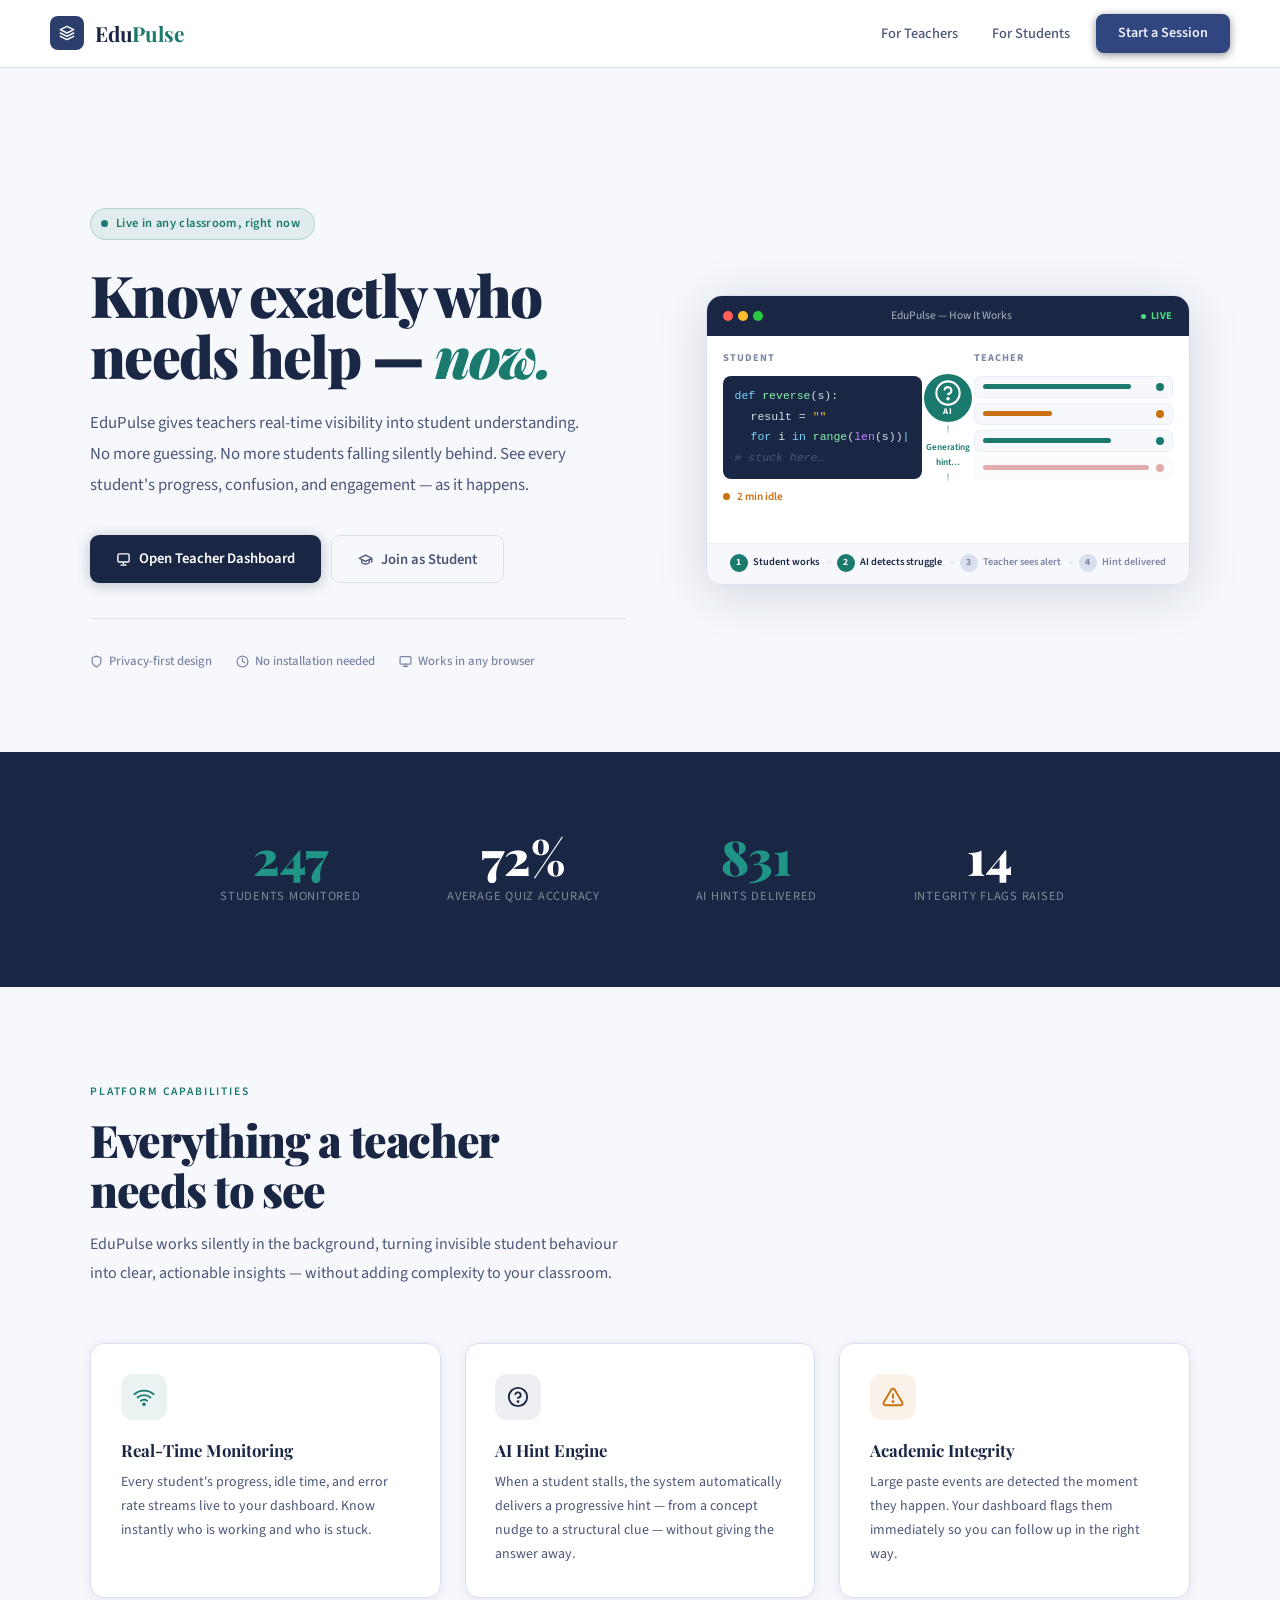
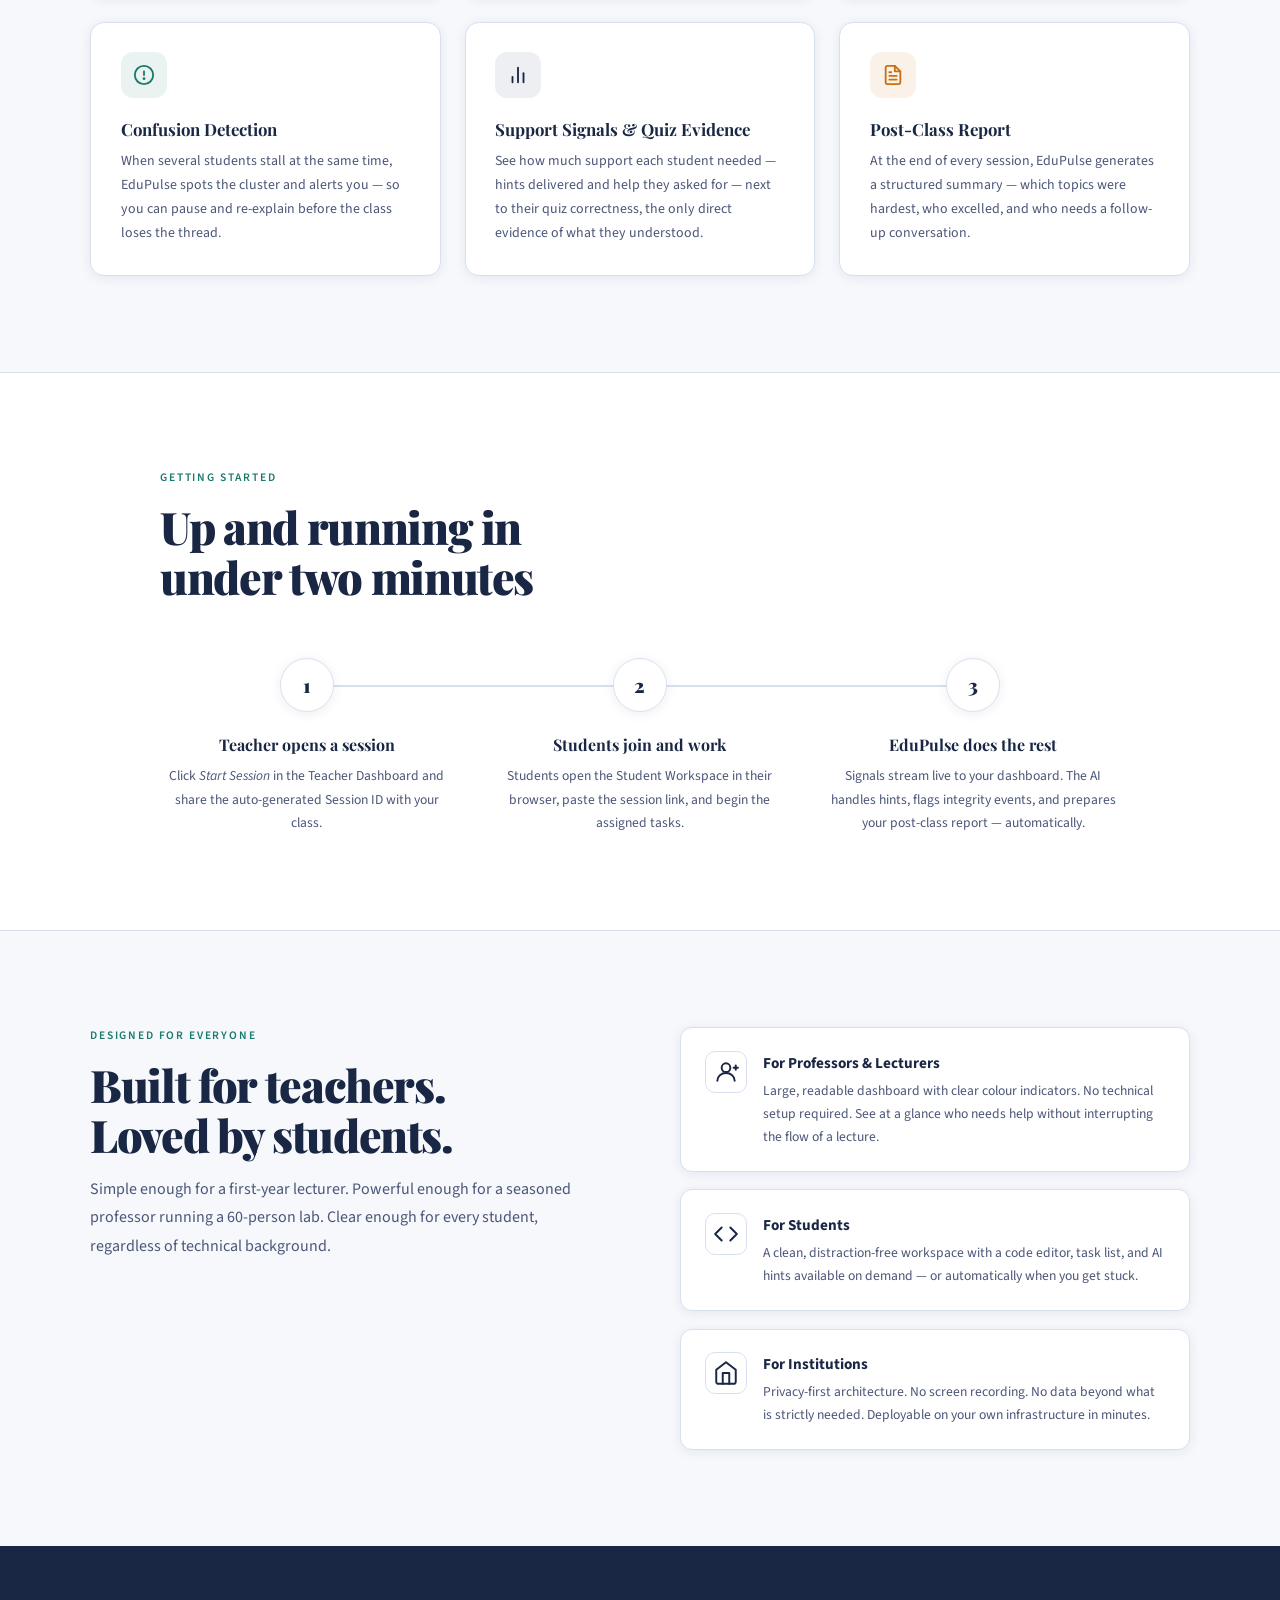
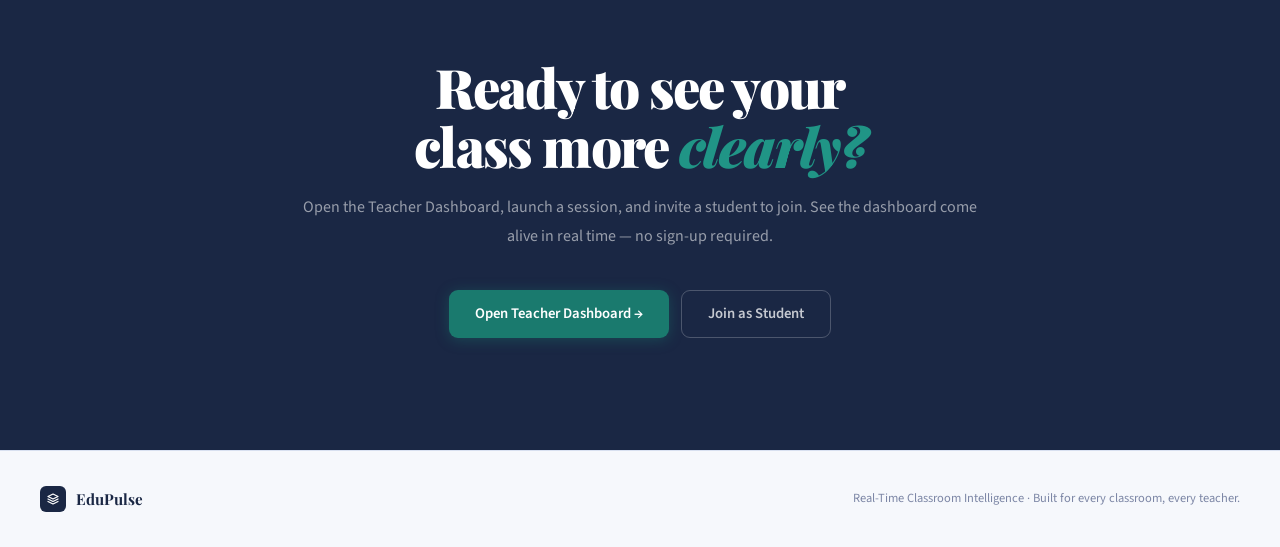
==== commit 7889adc3: "Keep report empty-state keyed on students; drop out-of-scope copy edits Co-Authored-By: Devin AI <15" ====
--- a/frontend/index.html
+++ b/frontend/index.html
@@ -272,7 +272,7 @@
     <div class="hero-content">
       <div class="hero-badge"><div class="live-dot"></div>Live in any classroom, right now</div>
       <h1>Know exactly who<br>needs help — <em>now.</em></h1>
-      <p class="hero-body">EduPulse gives teachers real-time visibility into student support needs. No more guessing. No more students falling silently behind. See every student's progress, confusion, and engagement — as it happens.</p>
+      <p class="hero-body">EduPulse gives teachers real-time visibility into student understanding. No more guessing. No more students falling silently behind. See every student's progress, confusion, and engagement — as it happens.</p>
       <div class="hero-btns">
         <a href="teacher.html" class="btn btn-navy"><svg width="15" height="15" viewBox="0 0 24 24" fill="none" stroke="currentColor" stroke-width="2.2" stroke-linecap="round" stroke-linejoin="round"><rect x="3" y="3" width="18" height="13" rx="2"/><path d="M8 21h8M12 17v4"/></svg> Open Teacher Dashboard</a>
         <button type="button" onclick="openJoinModal()" class="btn btn-stroke"><svg width="15" height="15" viewBox="0 0 24 24" fill="none" stroke="currentColor" stroke-width="2.2" stroke-linecap="round" stroke-linejoin="round"><path d="M22 10v6M2 10l10-5 10 5-10 5z"/><path d="M6 12v5c3 3 9 3 12 0v-5"/></svg> Join as Student</button>
@@ -569,7 +569,7 @@
   tick();
 }
 setTimeout(()=>{animCount('s1',247,'',1500);animCount('s2',72,'%',1500);animCount('s3',831,'',1700);animCount('s4',14,'',1300);},300);
-// Subtle live preview animation on the average quiz-correctness stat
+// Subtle live preview animation on the average-understanding stat
 let dv=72;
 setInterval(()=>{
   const el=document.getElementById('s2');
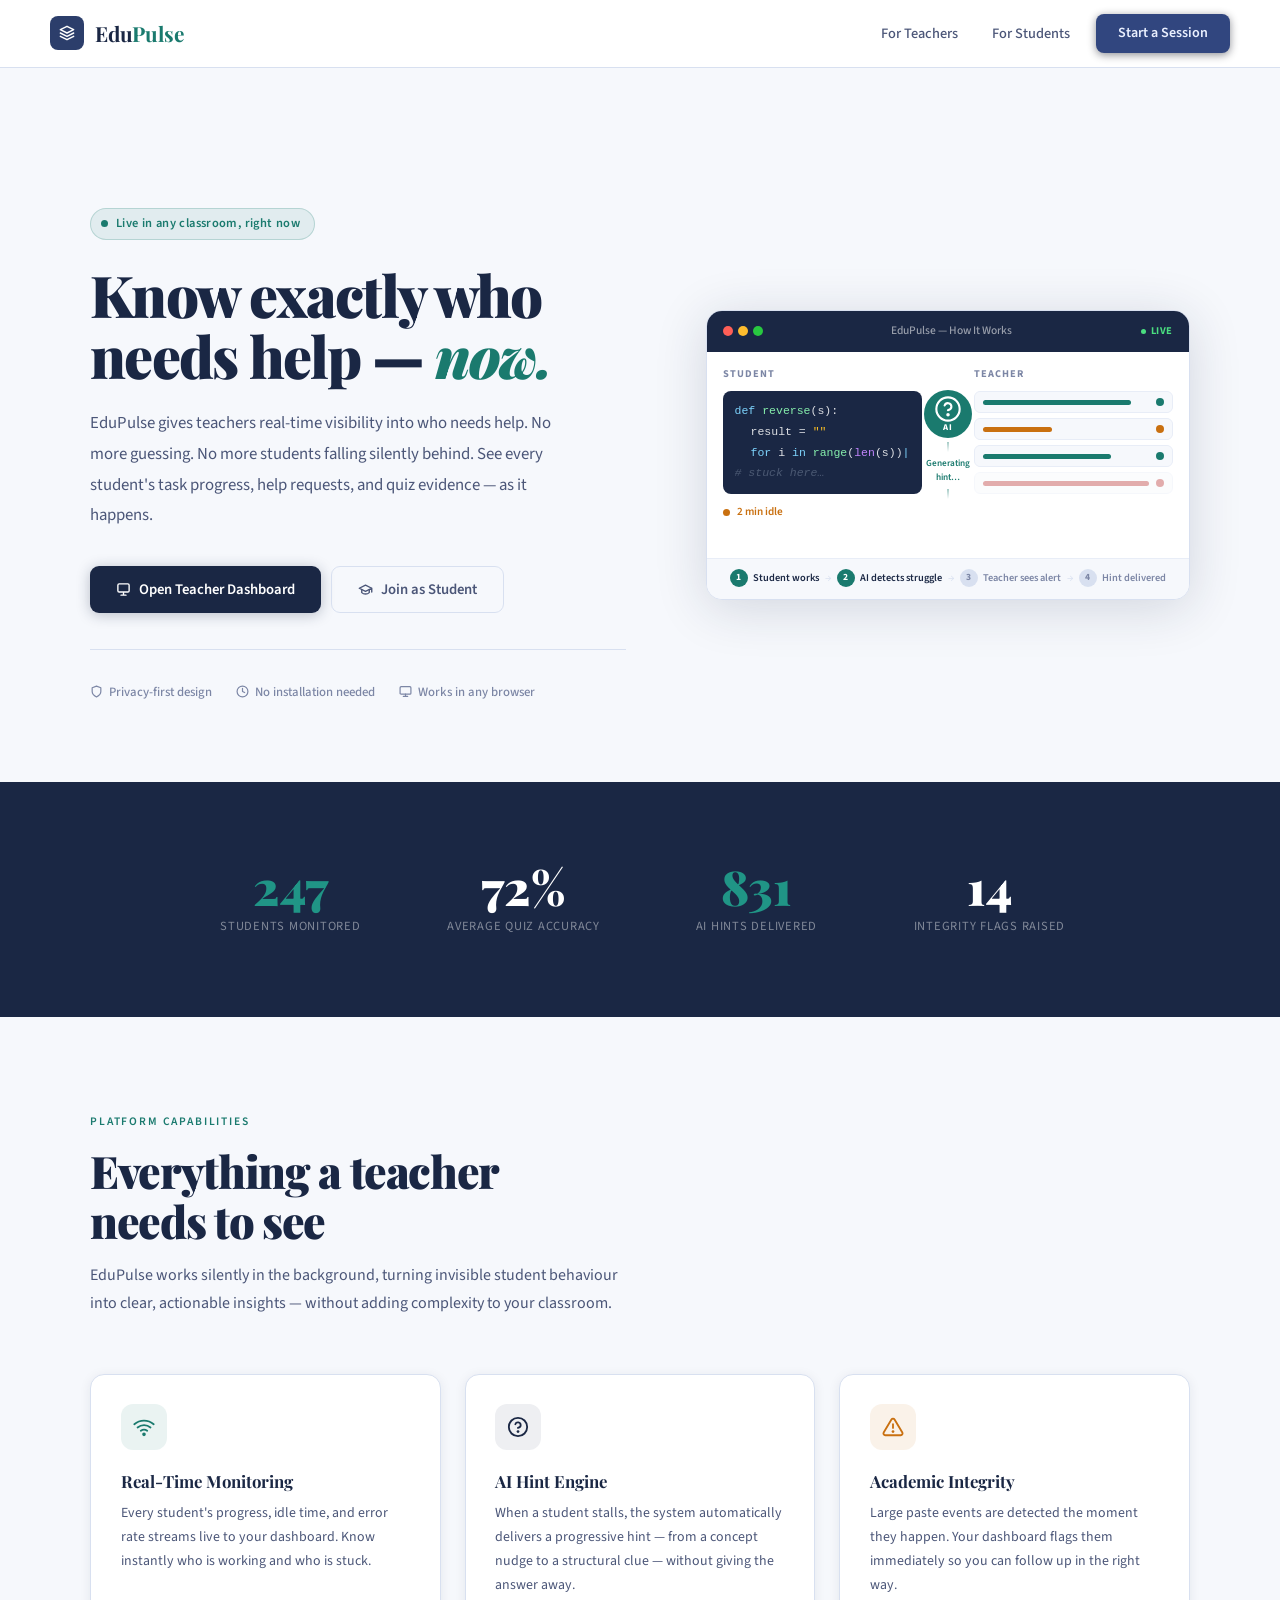
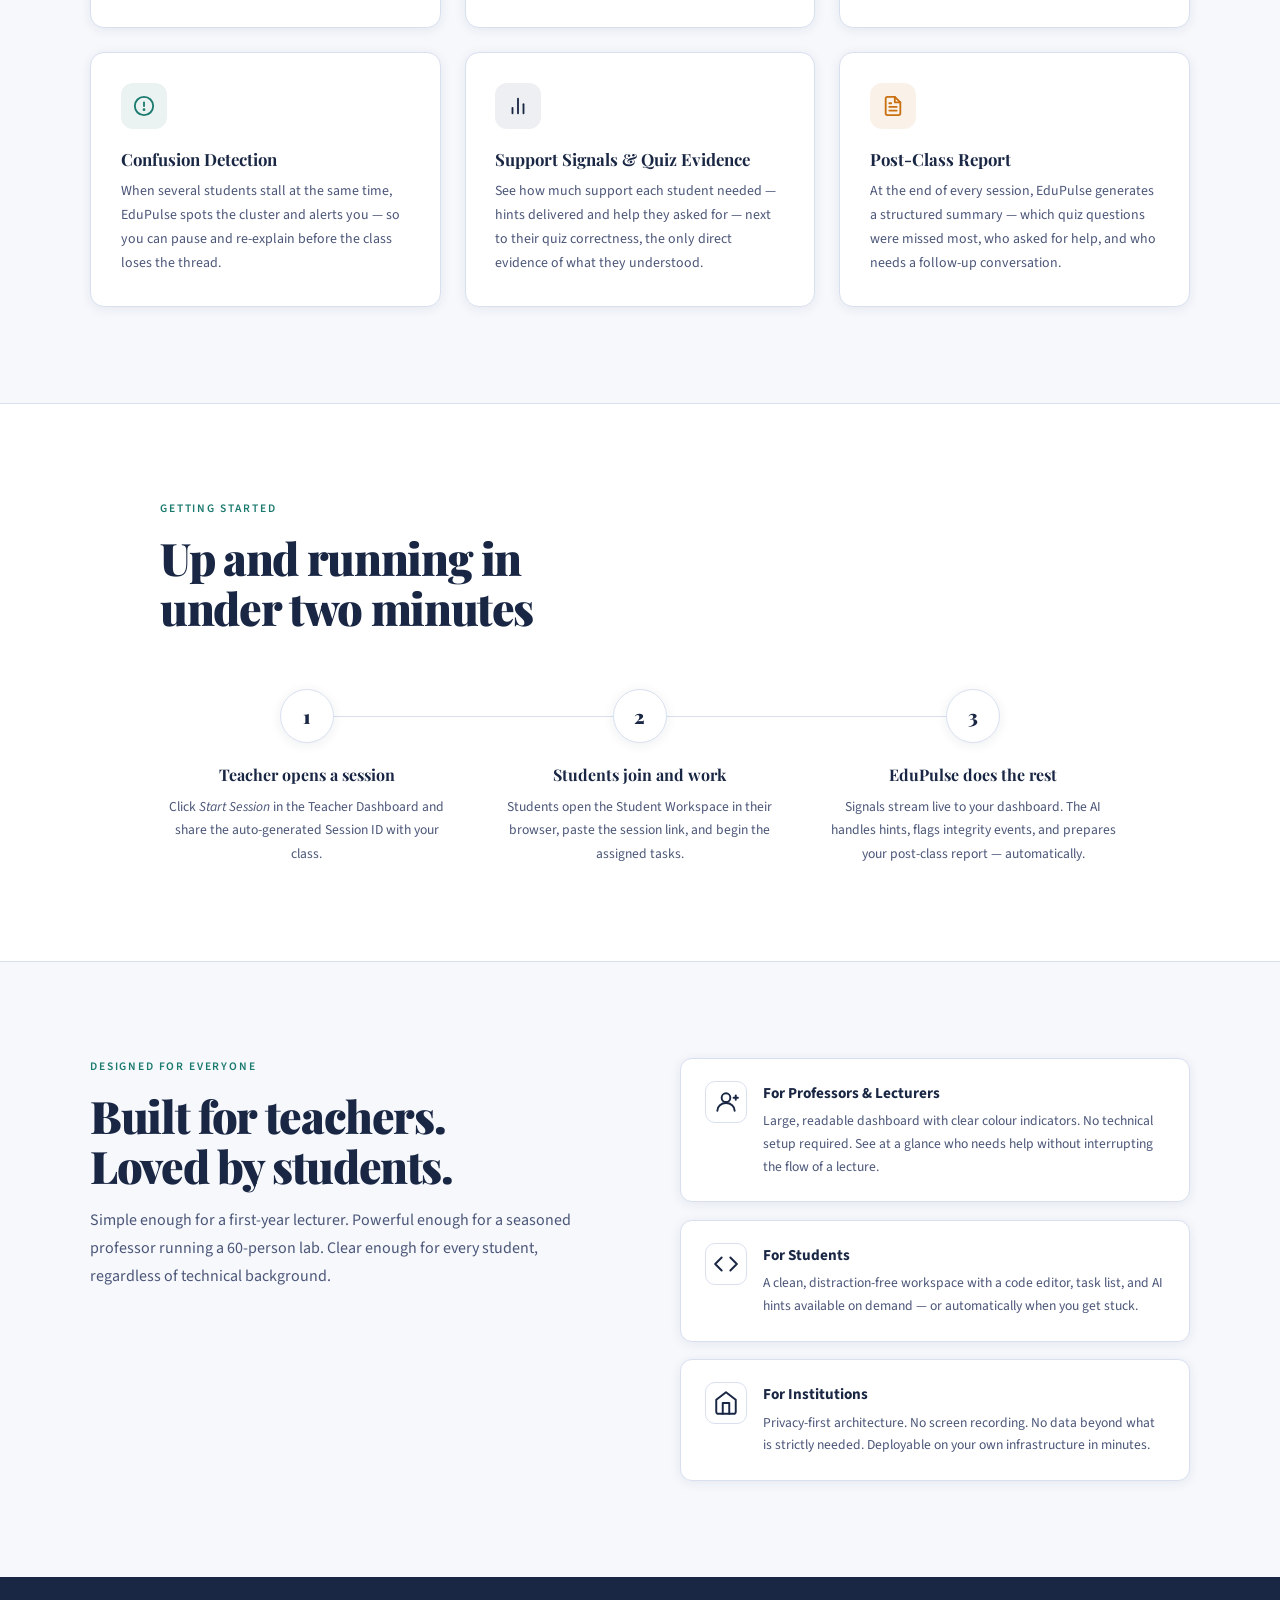
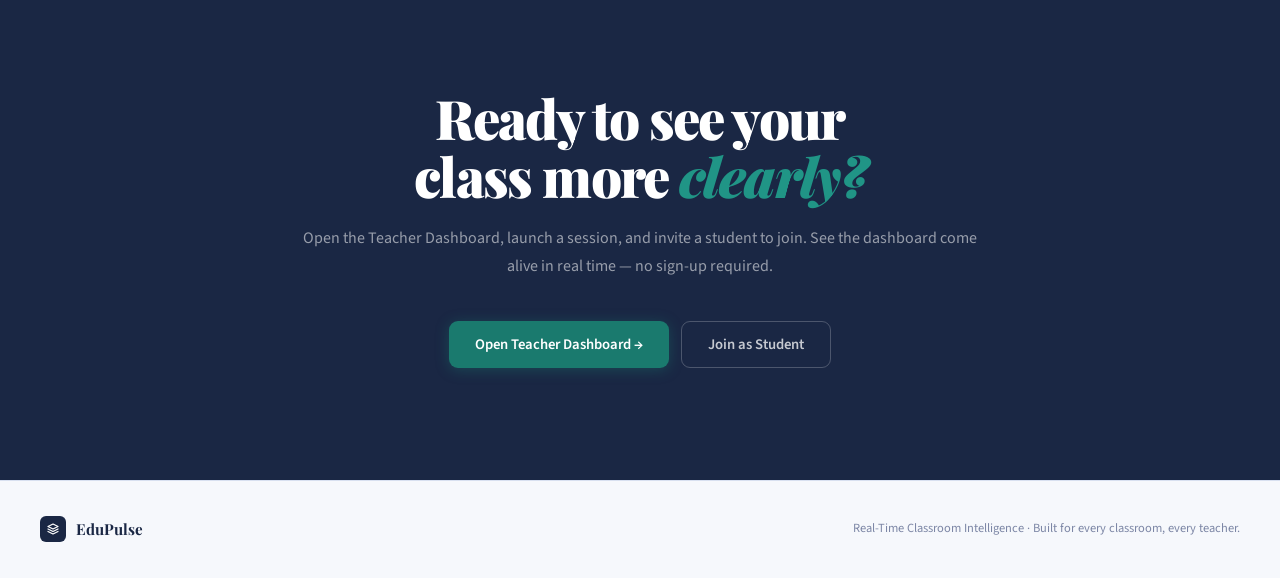
==== commit 1abec62e: "Honest progress & evidence: task steps, step-based progress, quiz evidence in dashboard/report, evid" ====
--- a/frontend/index.html
+++ b/frontend/index.html
@@ -272,7 +272,7 @@
     <div class="hero-content">
       <div class="hero-badge"><div class="live-dot"></div>Live in any classroom, right now</div>
       <h1>Know exactly who<br>needs help — <em>now.</em></h1>
-      <p class="hero-body">EduPulse gives teachers real-time visibility into student understanding. No more guessing. No more students falling silently behind. See every student's progress, confusion, and engagement — as it happens.</p>
+      <p class="hero-body">EduPulse gives teachers real-time visibility into who needs help. No more guessing. No more students falling silently behind. See every student's task progress, help requests, and quiz evidence — as it happens.</p>
       <div class="hero-btns">
         <a href="teacher.html" class="btn btn-navy"><svg width="15" height="15" viewBox="0 0 24 24" fill="none" stroke="currentColor" stroke-width="2.2" stroke-linecap="round" stroke-linejoin="round"><rect x="3" y="3" width="18" height="13" rx="2"/><path d="M8 21h8M12 17v4"/></svg> Open Teacher Dashboard</a>
         <button type="button" onclick="openJoinModal()" class="btn btn-stroke"><svg width="15" height="15" viewBox="0 0 24 24" fill="none" stroke="currentColor" stroke-width="2.2" stroke-linecap="round" stroke-linejoin="round"><path d="M22 10v6M2 10l10-5 10 5-10 5z"/><path d="M6 12v5c3 3 9 3 12 0v-5"/></svg> Join as Student</button>
@@ -404,7 +404,7 @@
     <div class="feat-card"><div class="feat-icon fi-amber"><svg width="22" height="22" viewBox="0 0 24 24" fill="none" stroke="#c97010" stroke-width="2" stroke-linecap="round" stroke-linejoin="round"><path d="M10.29 3.86L1.82 18a2 2 0 0 0 1.71 3h16.94a2 2 0 0 0 1.71-3L13.71 3.86a2 2 0 0 0-3.42 0z"/><line x1="12" y1="9" x2="12" y2="13"/><line x1="12" y1="17" x2="12.01" y2="17" stroke-width="3"/></svg></div><div class="feat-name">Academic Integrity</div><div class="feat-desc">Large paste events are detected the moment they happen. Your dashboard flags them immediately so you can follow up in the right way.</div></div>
     <div class="feat-card"><div class="feat-icon fi-teal"><svg width="22" height="22" viewBox="0 0 24 24" fill="none" stroke="#1a7a6e" stroke-width="2" stroke-linecap="round" stroke-linejoin="round"><circle cx="12" cy="12" r="10"/><line x1="12" y1="8" x2="12" y2="12"/><line x1="12" y1="16" x2="12.01" y2="16" stroke-width="3"/></svg></div><div class="feat-name">Confusion Detection</div><div class="feat-desc">When several students stall at the same time, EduPulse spots the cluster and alerts you — so you can pause and re-explain before the class loses the thread.</div></div>
     <div class="feat-card"><div class="feat-icon fi-navy"><svg width="22" height="22" viewBox="0 0 24 24" fill="none" stroke="#1a2744" stroke-width="2" stroke-linecap="round" stroke-linejoin="round"><line x1="18" y1="20" x2="18" y2="10"/><line x1="12" y1="20" x2="12" y2="4"/><line x1="6" y1="20" x2="6" y2="14"/></svg></div><div class="feat-name">Support Signals &amp; Quiz Evidence</div><div class="feat-desc">See how much support each student needed — hints delivered and help they asked for — next to their quiz correctness, the only direct evidence of what they understood.</div></div>
-    <div class="feat-card"><div class="feat-icon fi-amber"><svg width="22" height="22" viewBox="0 0 24 24" fill="none" stroke="#c97010" stroke-width="2" stroke-linecap="round" stroke-linejoin="round"><path d="M14 2H6a2 2 0 0 0-2 2v16a2 2 0 0 0 2 2h12a2 2 0 0 0 2-2V8z"/><polyline points="14 2 14 8 20 8"/><line x1="16" y1="13" x2="8" y2="13"/><line x1="16" y1="17" x2="8" y2="17"/><polyline points="10 9 9 9 8 9"/></svg></div><div class="feat-name">Post-Class Report</div><div class="feat-desc">At the end of every session, EduPulse generates a structured summary — which topics were hardest, who excelled, and who needs a follow-up conversation.</div></div>
+    <div class="feat-card"><div class="feat-icon fi-amber"><svg width="22" height="22" viewBox="0 0 24 24" fill="none" stroke="#c97010" stroke-width="2" stroke-linecap="round" stroke-linejoin="round"><path d="M14 2H6a2 2 0 0 0-2 2v16a2 2 0 0 0 2 2h12a2 2 0 0 0 2-2V8z"/><polyline points="14 2 14 8 20 8"/><line x1="16" y1="13" x2="8" y2="13"/><line x1="16" y1="17" x2="8" y2="17"/><polyline points="10 9 9 9 8 9"/></svg></div><div class="feat-name">Post-Class Report</div><div class="feat-desc">At the end of every session, EduPulse generates a structured summary — which quiz questions were missed most, who asked for help, and who needs a follow-up conversation.</div></div>
   </div>
 </section>
 
